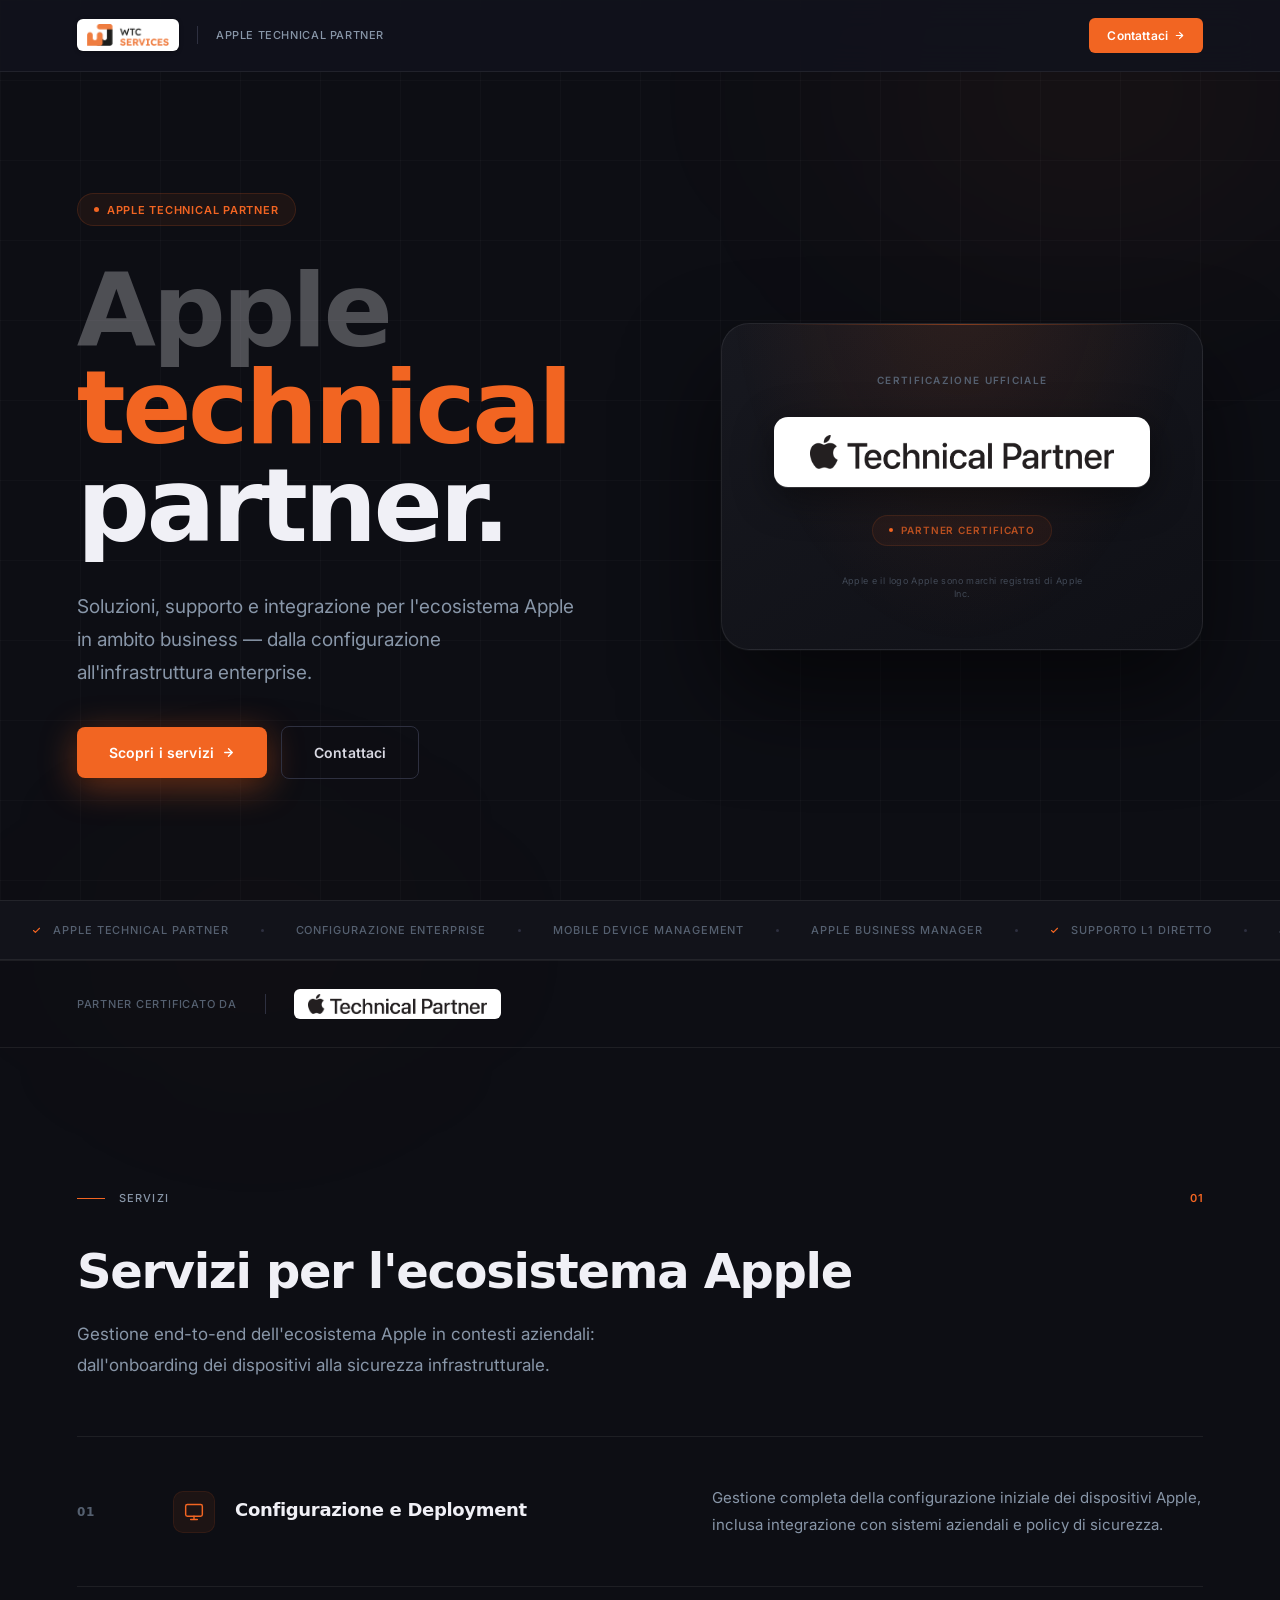
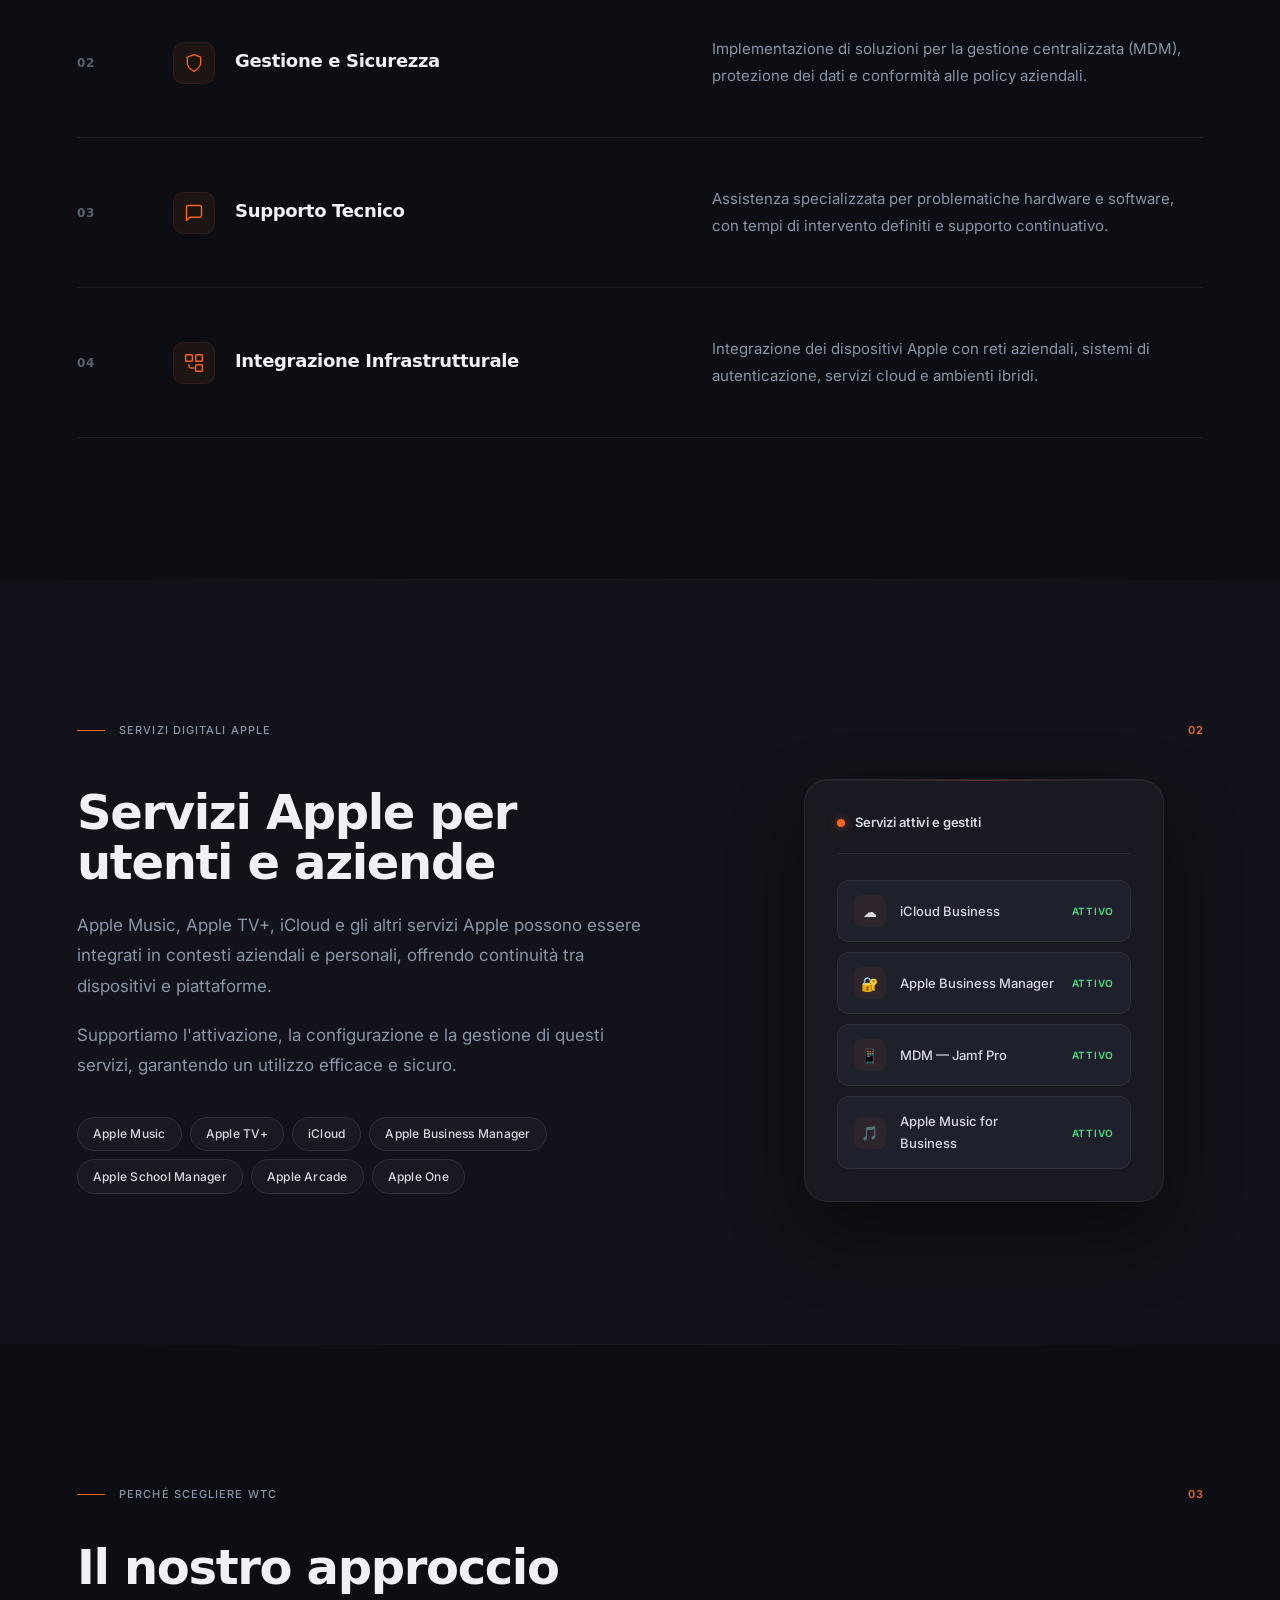
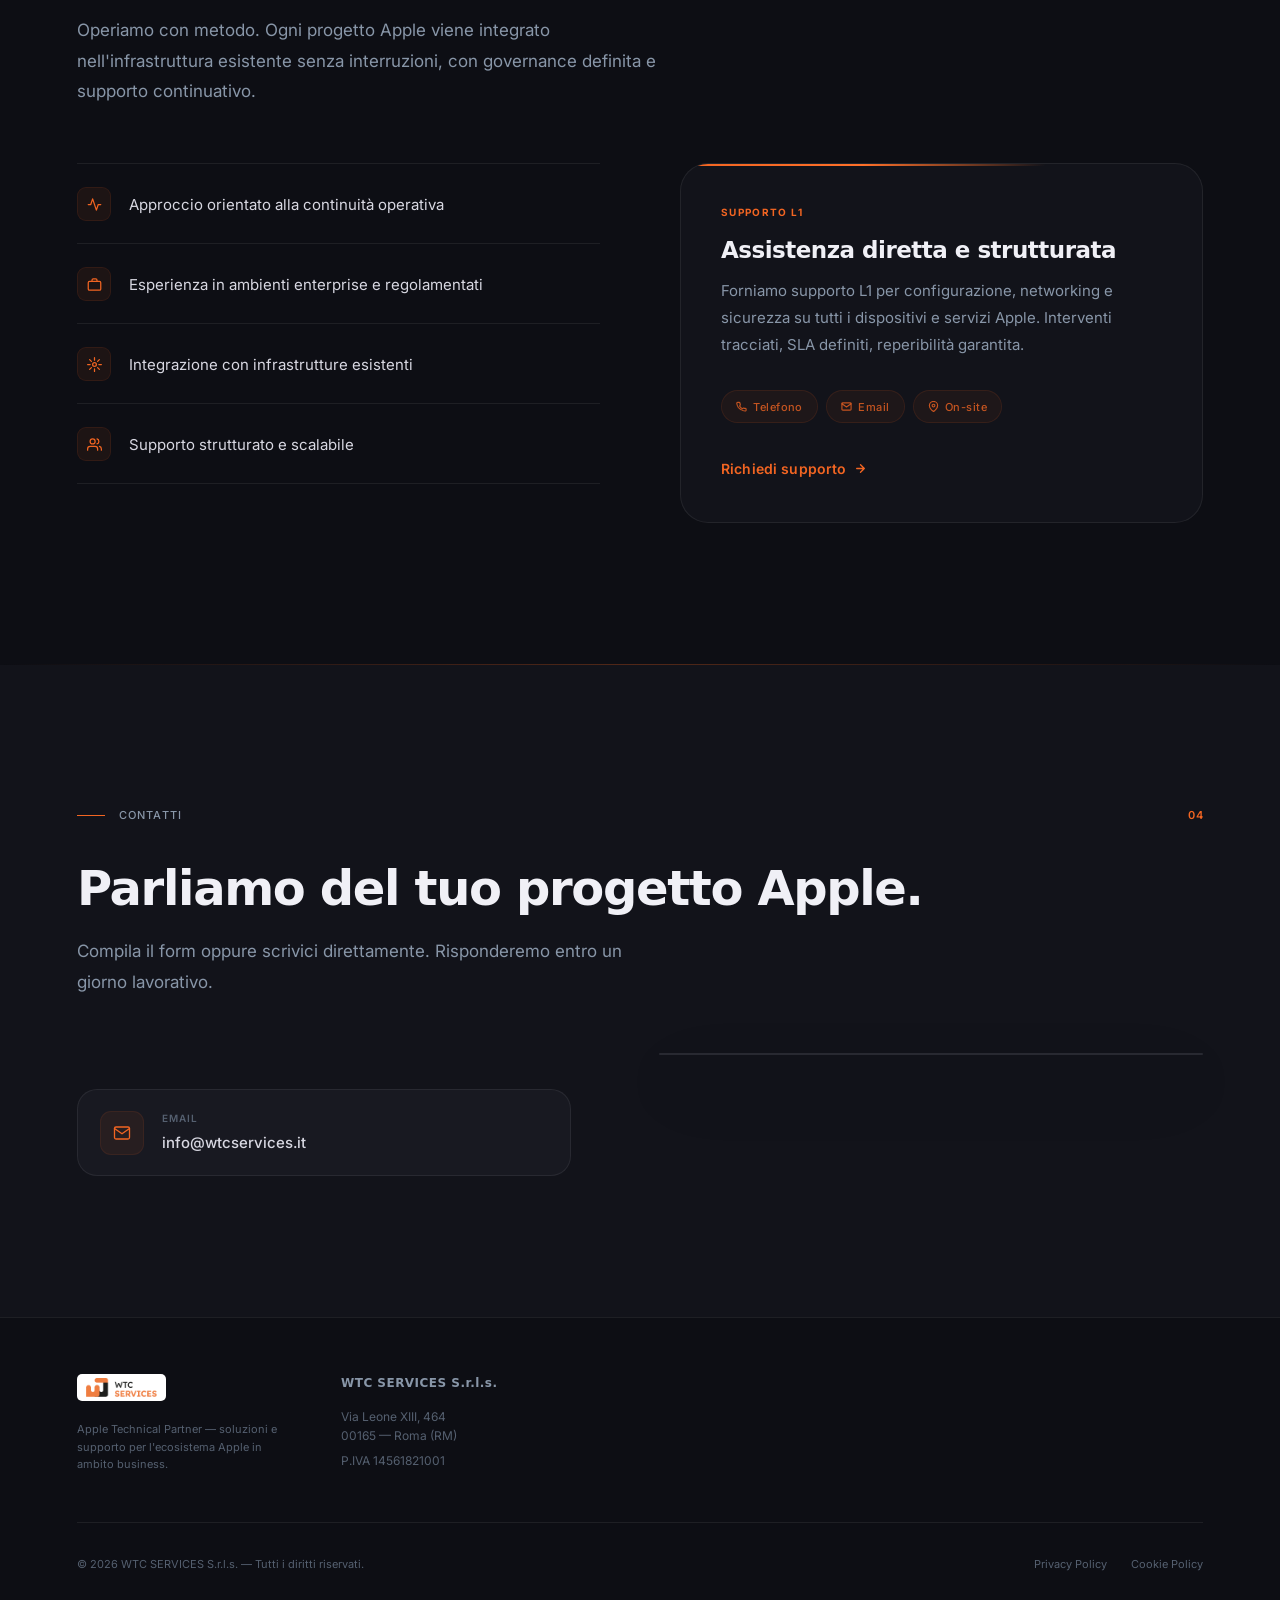
==== index.html @ a0e3a3b0 "added full codebase" ====
<!DOCTYPE html>
<html lang="it">
<head>
  <meta charset="UTF-8">
  <meta name="viewport" content="width=device-width, initial-scale=1.0">
  <title>Apple Technical Partner — WTC Services</title>
  <meta name="description" content="Soluzioni, supporto e integrazione per l'ecosistema Apple in ambito business. WTC Services è Apple Technical Partner certificato.">
  <meta name="theme-color" content="#09090E">
  <meta name="color-scheme" content="dark">

  <meta property="og:title" content="Apple Technical Partner — WTC Services">
  <meta property="og:description" content="Soluzioni, supporto e integrazione per l'ecosistema Apple in ambito business.">
  <meta property="og:type" content="website">

  <link rel="icon" href="assets/favicon.ico" sizes="any">
  <link rel="icon" href="assets/favicon.svg" type="image/svg+xml">

  <!-- Fonts -->
  <link rel="preconnect" href="https://api.fontshare.com">
  <link rel="preconnect" href="https://fonts.googleapis.com">
  <link rel="preconnect" href="https://fonts.gstatic.com" crossorigin>
  <link rel="stylesheet" href="https://api.fontshare.com/v2/css?f[]=clash-display@600,700&display=swap">
  <link rel="stylesheet" href="https://fonts.googleapis.com/css2?family=Inter:wght@300;400;500;600;700&display=swap">

  <link rel="stylesheet" href="css/styles.css">
</head>
<body>

  <div class="bg-grid" aria-hidden="true"></div>
  <div class="ambient-orb ambient-orb--top" aria-hidden="true"></div>
  <div class="ambient-orb ambient-orb--bottom" aria-hidden="true"></div>

  <div class="page-shell">

    <!-- ── Navbar ─────────────────────────────────────────────────── -->
    <header class="navbar" role="banner">
      <div class="navbar-inner">
        <a href="index.html" class="navbar-logo-wrap" aria-label="WTC Services — Homepage">
          <img src="assets/wtc-logo.png" alt="WTC Services" class="navbar-logo">
        </a>
        <div class="navbar-divider" aria-hidden="true"></div>
        <span class="navbar-label">Apple Technical Partner</span>
        <div class="navbar-spacer"></div>
        <a href="#contact" class="navbar-cta">
          Contattaci
          <svg width="11" height="11" viewBox="0 0 24 24" fill="none" stroke="currentColor" stroke-width="2.5" stroke-linecap="round" stroke-linejoin="round" aria-hidden="true"><path d="M5 12h14M12 5l7 7-7 7"/></svg>
        </a>
      </div>
    </header>

    <!-- ── Hero ───────────────────────────────────────────────────── -->
    <section class="hero" aria-labelledby="hero-title">
      <div class="hero-inner">

        <div class="hero-content">
          <div class="hero-eyebrow" role="text">
            <span class="hero-eyebrow-dot" aria-hidden="true"></span>
            Apple Technical Partner
          </div>

          <h1 class="hero-title hero-headline" id="hero-title">
            <span class="hero-title-dim">Apple</span><br>
            <span class="hero-title-accent">technical</span><br>
            partner.
          </h1>

          <p class="hero-subtitle">
            Soluzioni, supporto e integrazione per l'ecosistema Apple in ambito business — dalla configurazione all'infrastruttura enterprise.
          </p>

          <div class="hero-actions">
            <a href="#services" class="btn btn-primary">
              Scopri i servizi
              <svg width="13" height="13" viewBox="0 0 24 24" fill="none" stroke="currentColor" stroke-width="2.5" stroke-linecap="round" stroke-linejoin="round" aria-hidden="true"><path d="M5 12h14M12 5l7 7-7 7"/></svg>
            </a>
            <a href="#contact" class="btn btn-outline">Contattaci</a>
          </div>
        </div>

        <div class="hero-badge-col">
          <div class="apple-cert-card">
            <span class="apple-cert-label">Certificazione ufficiale</span>
            <div class="apple-logo-wrap">
              <img src="assets/apple-partner-logo.png" alt="Apple Technical Partner" height="34">
            </div>
            <div class="apple-cert-badge">
              <span class="apple-cert-badge-dot" aria-hidden="true"></span>
              Partner certificato
            </div>
            <p class="apple-attribution">Apple e il logo Apple sono marchi registrati di Apple Inc.</p>
          </div>
        </div>

      </div>
    </section>

    <!-- ── Marquee Strip ─────────────────────────────────────────── -->
    <div class="marquee-section" aria-hidden="true">
      <div class="marquee-track">
        <div class="marquee-content">
          <span class="marquee-item"><svg width="9" height="9" viewBox="0 0 24 24" fill="none" stroke="currentColor" stroke-width="3" stroke-linecap="round" stroke-linejoin="round"><polyline points="20 6 9 17 4 12"/></svg>Apple Technical Partner</span><span class="marquee-sep"></span>
          <span class="marquee-item">Configurazione Enterprise</span><span class="marquee-sep"></span>
          <span class="marquee-item">Mobile Device Management</span><span class="marquee-sep"></span>
          <span class="marquee-item">Apple Business Manager</span><span class="marquee-sep"></span>
          <span class="marquee-item"><svg width="9" height="9" viewBox="0 0 24 24" fill="none" stroke="currentColor" stroke-width="3" stroke-linecap="round" stroke-linejoin="round"><polyline points="20 6 9 17 4 12"/></svg>Supporto L1 Diretto</span><span class="marquee-sep"></span>
          <span class="marquee-item">Jamf Pro</span><span class="marquee-sep"></span>
          <span class="marquee-item">iCloud Business</span><span class="marquee-sep"></span>
          <span class="marquee-item">Apple School Manager</span><span class="marquee-sep"></span>
          <span class="marquee-item"><svg width="9" height="9" viewBox="0 0 24 24" fill="none" stroke="currentColor" stroke-width="3" stroke-linecap="round" stroke-linejoin="round"><polyline points="20 6 9 17 4 12"/></svg>Sicurezza e Compliance</span><span class="marquee-sep"></span>
          <span class="marquee-item">WTC Services</span><span class="marquee-sep"></span>
          <span class="marquee-item">Integrazione Infrastrutturale</span><span class="marquee-sep"></span>
          <span class="marquee-item"><svg width="9" height="9" viewBox="0 0 24 24" fill="none" stroke="currentColor" stroke-width="3" stroke-linecap="round" stroke-linejoin="round"><polyline points="20 6 9 17 4 12"/></svg>Apple Technical Partner</span><span class="marquee-sep"></span>
        </div>
        <div class="marquee-content" aria-hidden="true">
          <span class="marquee-item"><svg width="9" height="9" viewBox="0 0 24 24" fill="none" stroke="currentColor" stroke-width="3" stroke-linecap="round" stroke-linejoin="round"><polyline points="20 6 9 17 4 12"/></svg>Apple Technical Partner</span><span class="marquee-sep"></span>
          <span class="marquee-item">Configurazione Enterprise</span><span class="marquee-sep"></span>
          <span class="marquee-item">Mobile Device Management</span><span class="marquee-sep"></span>
          <span class="marquee-item">Apple Business Manager</span><span class="marquee-sep"></span>
          <span class="marquee-item"><svg width="9" height="9" viewBox="0 0 24 24" fill="none" stroke="currentColor" stroke-width="3" stroke-linecap="round" stroke-linejoin="round"><polyline points="20 6 9 17 4 12"/></svg>Supporto L1 Diretto</span><span class="marquee-sep"></span>
          <span class="marquee-item">Jamf Pro</span><span class="marquee-sep"></span>
          <span class="marquee-item">iCloud Business</span><span class="marquee-sep"></span>
          <span class="marquee-item">Apple School Manager</span><span class="marquee-sep"></span>
          <span class="marquee-item"><svg width="9" height="9" viewBox="0 0 24 24" fill="none" stroke="currentColor" stroke-width="3" stroke-linecap="round" stroke-linejoin="round"><polyline points="20 6 9 17 4 12"/></svg>Sicurezza e Compliance</span><span class="marquee-sep"></span>
          <span class="marquee-item">WTC Services</span><span class="marquee-sep"></span>
          <span class="marquee-item">Integrazione Infrastrutturale</span><span class="marquee-sep"></span>
          <span class="marquee-item"><svg width="9" height="9" viewBox="0 0 24 24" fill="none" stroke="currentColor" stroke-width="3" stroke-linecap="round" stroke-linejoin="round"><polyline points="20 6 9 17 4 12"/></svg>Apple Technical Partner</span><span class="marquee-sep"></span>
        </div>
      </div>
    </div>

    <!-- ── Partner Strip ──────────────────────────────────────────── -->
    <div class="partner-strip anim-fade-in" aria-label="Certificazione Apple">
      <div class="partner-strip-inner">
        <span class="partner-strip-text">Partner certificato da</span>
        <div class="partner-strip-divider" aria-hidden="true"></div>
        <div class="partner-strip-logo">
          <img src="assets/apple-partner-logo.png" alt="Apple Technical Partner" height="20">
        </div>
      </div>
    </div>

    <!-- ── Servizi ────────────────────────────────────────────────── -->
    <section class="section" id="services" aria-labelledby="services-title">
      <div class="section-inner">

        <div class="eyebrow anim-fade-up" aria-hidden="true">
          <span class="eyebrow-line"></span>
          <span class="eyebrow-text">Servizi</span>
          <span class="eyebrow-num">01</span>
        </div>

        <h2 class="section-heading anim-fade-up anim-d1" id="services-title">
          Servizi per l'ecosistema Apple
        </h2>
        <p class="section-body anim-fade-up anim-d2">
          Gestione end-to-end dell'ecosistema Apple in contesti aziendali: dall'onboarding dei dispositivi alla sicurezza infrastrutturale.
        </p>

        <div class="services-list" role="list">

          <div class="service-item anim-fade-up anim-d1" role="listitem">
            <span class="service-item-num" aria-hidden="true">01</span>
            <div class="service-item-header">
              <div class="service-item-icon" aria-hidden="true">
                <svg width="20" height="20" viewBox="0 0 24 24" fill="none" stroke="currentColor" stroke-width="1.75" stroke-linecap="round" stroke-linejoin="round"><rect x="2" y="3" width="20" height="14" rx="2"/><path d="M8 21h8M12 17v4"/></svg>
              </div>
              <h3 class="service-item-title">Configurazione e Deployment</h3>
            </div>
            <p class="service-item-desc">
              Gestione completa della configurazione iniziale dei dispositivi Apple, inclusa integrazione con sistemi aziendali e policy di sicurezza.
            </p>
          </div>

          <div class="service-item anim-fade-up anim-d2" role="listitem">
            <span class="service-item-num" aria-hidden="true">02</span>
            <div class="service-item-header">
              <div class="service-item-icon" aria-hidden="true">
                <svg width="20" height="20" viewBox="0 0 24 24" fill="none" stroke="currentColor" stroke-width="1.75" stroke-linecap="round" stroke-linejoin="round"><path d="M12 22s8-4 8-10V5l-8-3-8 3v7c0 6 8 10 8 10z"/></svg>
              </div>
              <h3 class="service-item-title">Gestione e Sicurezza</h3>
            </div>
            <p class="service-item-desc">
              Implementazione di soluzioni per la gestione centralizzata (MDM), protezione dei dati e conformità alle policy aziendali.
            </p>
          </div>

          <div class="service-item anim-fade-up anim-d3" role="listitem">
            <span class="service-item-num" aria-hidden="true">03</span>
            <div class="service-item-header">
              <div class="service-item-icon" aria-hidden="true">
                <svg width="20" height="20" viewBox="0 0 24 24" fill="none" stroke="currentColor" stroke-width="1.75" stroke-linecap="round" stroke-linejoin="round"><path d="M21 15a2 2 0 0 1-2 2H7l-4 4V5a2 2 0 0 1 2-2h14a2 2 0 0 1 2 2z"/></svg>
              </div>
              <h3 class="service-item-title">Supporto Tecnico</h3>
            </div>
            <p class="service-item-desc">
              Assistenza specializzata per problematiche hardware e software, con tempi di intervento definiti e supporto continuativo.
            </p>
          </div>

          <div class="service-item anim-fade-up anim-d4" role="listitem">
            <span class="service-item-num" aria-hidden="true">04</span>
            <div class="service-item-header">
              <div class="service-item-icon" aria-hidden="true">
                <svg width="20" height="20" viewBox="0 0 24 24" fill="none" stroke="currentColor" stroke-width="1.75" stroke-linecap="round" stroke-linejoin="round"><rect x="2" y="2" width="8" height="8" rx="1"/><rect x="14" y="2" width="8" height="8" rx="1"/><rect x="14" y="14" width="8" height="8" rx="1"/><path d="M6 14v2a2 2 0 0 0 2 2h4"/></svg>
              </div>
              <h3 class="service-item-title">Integrazione Infrastrutturale</h3>
            </div>
            <p class="service-item-desc">
              Integrazione dei dispositivi Apple con reti aziendali, sistemi di autenticazione, servizi cloud e ambienti ibridi.
            </p>
          </div>

        </div>
      </div>
    </section>

    <hr class="rule">

    <!-- ── Servizi Digitali Apple ──────────────────────────────────── -->
    <section class="section digital-section" id="digital" aria-labelledby="digital-title">
      <div class="section-inner">

        <div class="eyebrow anim-fade-up" aria-hidden="true">
          <span class="eyebrow-line"></span>
          <span class="eyebrow-text">Servizi Digitali Apple</span>
          <span class="eyebrow-num">02</span>
        </div>

        <div class="digital-layout">
          <div class="anim-fade-left">
            <h2 class="section-heading" id="digital-title">
              Servizi Apple per utenti e aziende
            </h2>
            <p class="section-body">
              Apple Music, Apple TV+, iCloud e gli altri servizi Apple possono essere integrati in contesti aziendali e personali, offrendo continuità tra dispositivi e piattaforme.
            </p>
            <p class="section-body">
              Supportiamo l'attivazione, la configurazione e la gestione di questi servizi, garantendo un utilizzo efficace e sicuro.
            </p>

            <div class="digital-pills" role="list" aria-label="Servizi Apple supportati">
              <span class="dpill" role="listitem">Apple Music</span>
              <span class="dpill" role="listitem">Apple TV+</span>
              <span class="dpill" role="listitem">iCloud</span>
              <span class="dpill" role="listitem">Apple Business Manager</span>
              <span class="dpill" role="listitem">Apple School Manager</span>
              <span class="dpill" role="listitem">Apple Arcade</span>
              <span class="dpill" role="listitem">Apple One</span>
            </div>
          </div>

          <div class="devices-visual anim-fade-right anim-d2">
            <div class="devices-card">
              <div class="devices-card-header">
                <div class="devices-card-dot" aria-hidden="true"></div>
                <span class="devices-card-title">Servizi attivi e gestiti</span>
              </div>
              <div class="devices-list" role="list">
                <div class="device-row" role="listitem">
                  <div class="device-row-icon" aria-hidden="true">☁️</div>
                  <span>iCloud Business</span>
                  <span class="device-row-status">Attivo</span>
                </div>
                <div class="device-row" role="listitem">
                  <div class="device-row-icon" aria-hidden="true">🔐</div>
                  <span>Apple Business Manager</span>
                  <span class="device-row-status">Attivo</span>
                </div>
                <div class="device-row" role="listitem">
                  <div class="device-row-icon" aria-hidden="true">📱</div>
                  <span>MDM — Jamf Pro</span>
                  <span class="device-row-status">Attivo</span>
                </div>
                <div class="device-row" role="listitem">
                  <div class="device-row-icon" aria-hidden="true">🎵</div>
                  <span>Apple Music for Business</span>
                  <span class="device-row-status">Attivo</span>
                </div>
              </div>
            </div>
          </div>
        </div>

      </div>
    </section>

    <hr class="rule">

    <!-- ── Perché WTC ─────────────────────────────────────────────── -->
    <section class="section" id="why" aria-labelledby="why-title">
      <div class="section-inner">

        <div class="eyebrow anim-fade-up" aria-hidden="true">
          <span class="eyebrow-line"></span>
          <span class="eyebrow-text">Perché scegliere WTC</span>
          <span class="eyebrow-num">03</span>
        </div>

        <h2 class="section-heading anim-fade-up anim-d1" id="why-title">Il nostro approccio</h2>
        <p class="section-body anim-fade-up anim-d2">
          Operiamo con metodo. Ogni progetto Apple viene integrato nell'infrastruttura esistente senza interruzioni, con governance definita e supporto continuativo.
        </p>

        <div class="why-layout">

          <ul class="benefits-list anim-fade-left" aria-label="Vantaggi del nostro approccio">
            <li class="benefit-item">
              <div class="benefit-icon" aria-hidden="true">
                <svg width="15" height="15" viewBox="0 0 24 24" fill="none" stroke="currentColor" stroke-width="2" stroke-linecap="round" stroke-linejoin="round"><path d="M22 12h-4l-3 9L9 3l-3 9H2"/></svg>
              </div>
              <span class="benefit-text">Approccio orientato alla continuità operativa</span>
            </li>
            <li class="benefit-item">
              <div class="benefit-icon" aria-hidden="true">
                <svg width="15" height="15" viewBox="0 0 24 24" fill="none" stroke="currentColor" stroke-width="2" stroke-linecap="round" stroke-linejoin="round"><rect x="2" y="7" width="20" height="14" rx="2"/><path d="M16 7V5a2 2 0 0 0-2-2h-4a2 2 0 0 0-2 2v2"/></svg>
              </div>
              <span class="benefit-text">Esperienza in ambienti enterprise e regolamentati</span>
            </li>
            <li class="benefit-item">
              <div class="benefit-icon" aria-hidden="true">
                <svg width="15" height="15" viewBox="0 0 24 24" fill="none" stroke="currentColor" stroke-width="2" stroke-linecap="round" stroke-linejoin="round"><circle cx="12" cy="12" r="3"/><path d="M12 1v4M12 19v4M4.22 4.22l2.83 2.83M16.95 16.95l2.83 2.83M1 12h4M19 12h4M4.22 19.78l2.83-2.83M16.95 7.05l2.83-2.83"/></svg>
              </div>
              <span class="benefit-text">Integrazione con infrastrutture esistenti</span>
            </li>
            <li class="benefit-item">
              <div class="benefit-icon" aria-hidden="true">
                <svg width="15" height="15" viewBox="0 0 24 24" fill="none" stroke="currentColor" stroke-width="2" stroke-linecap="round" stroke-linejoin="round"><path d="M17 21v-2a4 4 0 0 0-4-4H5a4 4 0 0 0-4 4v2"/><circle cx="9" cy="7" r="4"/><path d="M23 21v-2a4 4 0 0 0-3-3.87M16 3.13a4 4 0 0 1 0 7.75"/></svg>
              </div>
              <span class="benefit-text">Supporto strutturato e scalabile</span>
            </li>
          </ul>

          <div class="l1-card anim-fade-right anim-d2" aria-labelledby="l1-title">
            <div class="l1-eyebrow">Supporto L1</div>
            <h3 class="l1-title" id="l1-title">Assistenza diretta e strutturata</h3>
            <p class="l1-desc">
              Forniamo supporto L1 per configurazione, networking e sicurezza su tutti i dispositivi e servizi Apple. Interventi tracciati, SLA definiti, reperibilità garantita.
            </p>
            <div class="l1-channels" role="list" aria-label="Canali di supporto">
              <span class="l1-ch" role="listitem">
                <svg width="11" height="11" viewBox="0 0 24 24" fill="none" stroke="currentColor" stroke-width="2.5" stroke-linecap="round" stroke-linejoin="round" aria-hidden="true"><path d="M22 16.92v3a2 2 0 0 1-2.18 2 19.79 19.79 0 0 1-8.63-3.07A19.5 19.5 0 0 1 4.69 13.6 19.79 19.79 0 0 1 1.61 5a2 2 0 0 1 1.99-2h3a2 2 0 0 1 2 1.72 12.84 12.84 0 0 0 .7 2.81 2 2 0 0 1-.45 2.11L7.91 10.91a16 16 0 0 0 6.06 6.06l.95-.95a2 2 0 0 1 2.11-.45 12.84 12.84 0 0 0 2.81.7A2 2 0 0 1 22 16.92z"/></svg>
                Telefono
              </span>
              <span class="l1-ch" role="listitem">
                <svg width="11" height="11" viewBox="0 0 24 24" fill="none" stroke="currentColor" stroke-width="2.5" stroke-linecap="round" stroke-linejoin="round" aria-hidden="true"><path d="M4 4h16c1.1 0 2 .9 2 2v12c0 1.1-.9 2-2 2H4c-1.1 0-2-.9-2-2V6c0-1.1.9-2 2-2z"/><polyline points="22,6 12,13 2,6"/></svg>
                Email
              </span>
              <span class="l1-ch" role="listitem">
                <svg width="11" height="11" viewBox="0 0 24 24" fill="none" stroke="currentColor" stroke-width="2.5" stroke-linecap="round" stroke-linejoin="round" aria-hidden="true"><path d="M21 10c0 7-9 13-9 13s-9-6-9-13a9 9 0 0 1 18 0z"/><circle cx="12" cy="10" r="3"/></svg>
                On-site
              </span>
            </div>
            <a href="#contact" class="l1-link">
              Richiedi supporto
              <svg width="13" height="13" viewBox="0 0 24 24" fill="none" stroke="currentColor" stroke-width="2.5" stroke-linecap="round" stroke-linejoin="round" aria-hidden="true"><path d="M5 12h14M12 5l7 7-7 7"/></svg>
            </a>
          </div>

        </div>
      </div>
    </section>

    <hr class="rule-orange">

    <!-- ── Contatti ────────────────────────────────────────────────── -->
    <section class="section contact-section" id="contact" aria-labelledby="contact-title">
      <div class="section-inner">

        <div class="eyebrow anim-fade-up" aria-hidden="true">
          <span class="eyebrow-line"></span>
          <span class="eyebrow-text">Contatti</span>
          <span class="eyebrow-num">04</span>
        </div>

        <h2 class="section-heading anim-fade-up anim-d1" id="contact-title">
          Parliamo del tuo progetto Apple.
        </h2>
        <p class="section-body anim-fade-up anim-d2">
          <span class="contact-copy--desktop">Compila il form oppure scrivici direttamente. Risponderemo entro un giorno lavorativo.</span>
          <span class="contact-copy--mobile">Scrivici direttamente. Risponderemo entro un giorno lavorativo.</span>
        </p>

        <div class="contact-layout">

          <div class="anim-fade-left">
            <div class="contact-items" role="list" aria-label="Recapiti WTC Services">
              <a href="mailto:info@wtcservices.it" class="contact-item" role="listitem">
                <div class="contact-item-icon" aria-hidden="true">
                  <svg width="18" height="18" viewBox="0 0 24 24" fill="none" stroke="currentColor" stroke-width="1.75" stroke-linecap="round" stroke-linejoin="round"><path d="M4 4h16c1.1 0 2 .9 2 2v12c0 1.1-.9 2-2 2H4c-1.1 0-2-.9-2-2V6c0-1.1.9-2 2-2z"/><polyline points="22,6 12,13 2,6"/></svg>
                </div>
                <div>
                  <div class="contact-item-label">Email</div>
                  <div class="contact-item-value">info@wtcservices.it</div>
                </div>
              </a>
            </div>
          </div>

          <div class="tally-wrap">
            <iframe data-tally-src="https://tally.so/embed/1AMqRO?alignLeft=1&hideTitle=1&dynamicHeight=1" loading="lazy" width="100%" height="0" frameborder="0" marginheight="0" marginwidth="0" title="Contattaci — WTC Services Apple Technical Partner"></iframe>
          </div>

        </div>
      </div>
    </section>

    <!-- ── Footer ──────────────────────────────────────────────────── -->
    <footer class="footer" role="contentinfo">
      <div class="footer-inner">

        <div class="footer-brand anim-fade-up">
          <a href="index.html" class="footer-logo-wrap" aria-label="WTC Services — Homepage">
            <img src="assets/wtc-logo.png" alt="WTC Services" class="footer-logo">
          </a>
          <p class="footer-tagline">Apple Technical Partner — soluzioni e supporto per l'ecosistema Apple in ambito business.</p>
        </div>

        <div class="footer-details anim-fade-up anim-d1">
          <div class="footer-company">WTC SERVICES S.r.l.s.</div>
          <p class="footer-address">
            Via Leone XIII, 464<br>
            00165 — Roma (RM)
          </p>
          <p class="footer-vat">P.IVA 14561821001</p>
        </div>

        <div class="footer-bottom">
          <p class="footer-copy">© 2026 WTC SERVICES S.r.l.s. — Tutti i diritti riservati.</p>
          <nav class="footer-links" aria-label="Link legali">
            <a href="privacy-policy.html" class="footer-link">Privacy Policy</a>
            <a href="cookie-policy.html" class="footer-link">Cookie Policy</a>
          </nav>
        </div>

      </div>
    </footer>

  </div><!-- /page-shell -->

  <!-- ── Scroll Reveal (IntersectionObserver) ──────────────────── -->
  <script>
    (function () {
      'use strict';
      var SELECTOR = '.anim-fade-up,.anim-fade-in,.anim-fade-left,.anim-fade-right';

      function reveal(entries, obs) {
        entries.forEach(function (entry) {
          if (!entry.isIntersecting) return;
          entry.target.classList.add('is-visible');
          obs.unobserve(entry.target);
        });
      }

      var io = new IntersectionObserver(reveal, {
        threshold: 0.08,
        rootMargin: '0px 0px -48px 0px'
      });

      document.querySelectorAll(SELECTOR).forEach(function (el) {
        io.observe(el);
      });
    })();
  </script>

  <!-- ── Tally embed ───────────────────────────────────────────── -->
  <script>var d=document,w="https://tally.so/widgets/embed.js",v=function(){"undefined"!=typeof Tally?Tally.loadEmbeds():d.querySelectorAll("[data-tally-src]:not([src])").forEach((function(e){var i=d.createElement("iframe");i.src=e.dataset.tallySrc,i.setAttribute("width","100%"),i.setAttribute("height","0"),i.setAttribute("frameborder","0"),i.setAttribute("marginheight","0"),i.setAttribute("marginwidth","0"),e.parentNode.replaceChild(i,e)}))};if("undefined"!=typeof Tally)v();else if(!d.querySelector('script[src="'+w+'"]')){var s=d.createElement("script");s.src=w,s.onload=v,s.onerror=v,d.body.appendChild(s)}</script>

  <!-- ── 3D Tilt — Apple cert card ─────────────────────────────── -->
  <script>
    (function () {
      var card = document.querySelector('.apple-cert-card');
      if (!card || window.matchMedia('(prefers-reduced-motion: reduce)').matches) return;
      var MAX = 9;
      var raf = null;
      var rx = 0, ry = 0;

      card.addEventListener('mousemove', function (e) {
        var rect = card.getBoundingClientRect();
        var cx = rect.left + rect.width  / 2;
        var cy = rect.top  + rect.height / 2;
        rx = ((e.clientY - cy) / (rect.height / 2)) * -MAX;
        ry = ((e.clientX - cx) / (rect.width  / 2)) *  MAX;
        if (!raf) raf = requestAnimationFrame(applyTilt);
      });

      card.addEventListener('mouseleave', function () {
        rx = 0; ry = 0;
        if (!raf) raf = requestAnimationFrame(applyTilt);
      });

      function applyTilt() {
        raf = null;
        card.style.transform =
          rx === 0 && ry === 0
            ? ''
            : 'perspective(800px) rotateX(' + rx.toFixed(2) + 'deg) rotateY(' + ry.toFixed(2) + 'deg) translateZ(6px)';
        card.style.boxShadow =
          rx === 0 && ry === 0
            ? ''
            : '0 64px 120px rgba(0,0,0,0.72), 0 1px 0 rgba(255,255,255,0.06)';
      }
    })();
  </script>

</body>
</html>
---- css/styles.css ----
/* ─── Design Tokens ──────────────────────────────────────────────── */
:root {
  --c-bg:         #0D0E14;
  --c-surface-01: #12131A;
  --c-surface-02: #181921;
  --c-surface-03: #1E202C;
  --c-border:     #2E3040;
  --c-border-dim: rgba(255,255,255,0.07);
  --c-border-med: rgba(255,255,255,0.11);
  --c-text-muted: #8896A8;
  --c-text-dim:   #556070;
  --c-white:      #F0F0F6;
  --c-ice:        #D8D8E2;
  --c-orange:     #F26522;
  --c-neon:       #FF7029;

  --radius-bento: 1.75rem;
  --radius-card:  1.25rem;

  --shadow-card:       0 1px 0 rgba(255,255,255,0.035), inset 0 0 0 1px rgba(255,255,255,0.04);
  --shadow-card-hover: 0 28px 72px rgba(0,0,0,0.65), inset 0 0 0 1px rgba(255,255,255,0.06);
  --shadow-orange-sm:  0 0 24px rgba(242,101,34,0.38);
  --shadow-orange:     0 0 60px rgba(242,101,34,0.18), 0 0 120px rgba(242,101,34,0.07);
  --shadow-hero-btn:   0 8px 36px rgba(242,101,34,0.42), 0 2px 8px rgba(0,0,0,0.45);

  --section-px: clamp(1.5rem, 6vw, 7rem);
  --section-py: clamp(6rem, 11vw, 10rem);
}

/* ─── Reset ──────────────────────────────────────────────────────── */
*, *::before, *::after { box-sizing: border-box; margin: 0; padding: 0; }

html {
  font-size: 16px;
  scroll-behavior: smooth;
  -webkit-font-smoothing: antialiased;
  -moz-osx-font-smoothing: grayscale;
  text-rendering: optimizeLegibility;
  overflow-x: clip; /* clip non crea scroll container — evita il bug iOS Safari che hidden causa sugli iframe */
}

body {
  background-color: var(--c-bg);
  color: var(--c-white);
  font-family: 'Inter', system-ui, -apple-system, sans-serif;
  font-weight: 400;
  line-height: 1.65;
  min-height: 100dvh;
  overflow-x: clip;
}

h1, h2, h3, h4, h5, h6 {
  font-family: 'Clash Display', system-ui, sans-serif;
  font-weight: 600;
  line-height: 1.04;
  letter-spacing: -0.025em;
  overflow-wrap: break-word; /* prevent long words from pushing beyond container */
}

img, video { display: block; max-width: 100%; }
button { cursor: pointer; border: none; background: none; font-family: inherit; }
p { line-height: 1.78; }
a { color: inherit; text-decoration: none; }

::selection { background: rgba(242,101,34,0.22); color: #fff; }
:focus-visible { outline: 2px solid var(--c-orange); outline-offset: 3px; border-radius: 2px; }

.sr-only {
  position: absolute; width: 1px; height: 1px; padding: 0;
  margin: -1px; overflow: hidden; clip: rect(0,0,0,0); white-space: nowrap; border: 0;
}

/* ─── Scrollbar ──────────────────────────────────────────────────── */
::-webkit-scrollbar { width: 3px; }
::-webkit-scrollbar-track { background: transparent; }
::-webkit-scrollbar-thumb { background: #1d1e28; border-radius: 2px; }
::-webkit-scrollbar-thumb:hover { background: var(--c-border); }

/* ─── Background ─────────────────────────────────────────────────── */
.bg-grid {
  position: fixed;
  inset: 0;
  background-image:
    linear-gradient(rgba(255,255,255,0.025) 1px, transparent 1px),
    linear-gradient(90deg, rgba(255,255,255,0.025) 1px, transparent 1px);
  background-size: 80px 80px;
  pointer-events: none;
  z-index: 0;
}

.ambient-orb {
  position: fixed;
  border-radius: 50%;
  filter: blur(100px);
  pointer-events: none;
  z-index: 0;
}

.ambient-orb--top {
  top: -20%;
  right: -15%;
  width: 60vw;
  height: 60vh;
  background: radial-gradient(ellipse at center, rgba(242,101,34,0.065) 0%, transparent 65%);
  animation: drift-top 55s ease-in-out infinite;
}

.ambient-orb--bottom {
  bottom: -30%;
  left: -5%;
  width: 50vw;
  height: 50vh;
  background: radial-gradient(ellipse at center, rgba(242,101,34,0.025) 0%, transparent 65%);
  animation: drift-bottom 72s ease-in-out infinite;
}

@keyframes drift-top {
  0%, 100% { transform: translate(0, 0) scale(1); }
  33%       { transform: translate(-4%, 3%) scale(1.04); }
  66%       { transform: translate(3%, -2%) scale(0.97); }
}
@keyframes drift-bottom {
  0%, 100% { transform: translate(0, 0) scale(1); }
  40%       { transform: translate(5%, -4%) scale(1.06); }
  75%       { transform: translate(-3%, 2%) scale(0.95); }
}

/* ─── Page Shell ─────────────────────────────────────────────────── */
.page-shell { position: relative; z-index: 1; }

/* ─── Navbar ─────────────────────────────────────────────────────── */
.navbar {
  position: fixed;
  top: 0; left: 0; right: 0;
  z-index: 100;
  height: 72px;
  display: flex;
  align-items: center;
  padding: 0 var(--section-px);
  background: rgba(18,19,28,0.94);
  backdrop-filter: blur(20px) saturate(1.3);
  -webkit-backdrop-filter: blur(20px) saturate(1.3);
  border-bottom: 1px solid var(--c-border-dim);
}

.navbar-inner {
  display: flex;
  align-items: center;
  width: 100%;
  max-width: 1280px;
  margin: 0 auto;
}

/* White pill behind the logo for contrast — logo is black+orange on transparent */
.navbar-logo-wrap {
  background: #FFFFFF;
  border-radius: 6px;
  padding: 5px 10px;
  display: flex;
  align-items: center;
  flex-shrink: 0;
  box-shadow: 0 1px 4px rgba(0,0,0,0.3);
}

.navbar-logo { height: 22px; width: auto; max-width: none; display: block; }

.navbar-divider {
  width: 1px;
  height: 18px;
  background: var(--c-border);
  margin: 0 1.125rem;
  flex-shrink: 0;
}

.navbar-label {
  font-size: 0.6875rem;
  font-weight: 500;
  color: var(--c-text-muted);
  letter-spacing: 0.055em;
  text-transform: uppercase;
  overflow: hidden;
  text-overflow: ellipsis;
  white-space: nowrap;
  min-width: 0; /* allow shrinking in flex container */
}

.navbar-spacer { flex: 1; }

.navbar-cta {
  display: none;
  align-items: center;
  gap: 0.375rem;
  padding: 0.5rem 1.125rem;
  background: var(--c-orange);
  color: #fff;
  border-radius: 0.375rem;
  font-size: 0.75rem;
  font-weight: 600;
  letter-spacing: 0.015em;
  transition: background 0.15s, box-shadow 0.2s, transform 0.1s;
}
.navbar-cta:hover {
  background: var(--c-neon);
  box-shadow: var(--shadow-orange-sm);
  transform: translateY(-1px);
}
.navbar-cta:active { transform: scale(0.97); }
@media (min-width: 640px) { .navbar-cta { display: inline-flex; } }

/* ─── Shared ─────────────────────────────────────────────────────── */
.section {
  padding: var(--section-py) var(--section-px);
}
.section-inner {
  max-width: 1280px;
  margin: 0 auto;
  width: 100%; /* ensure it never tries to be wider than its parent */
  min-width: 0;
}

.eyebrow {
  display: flex;
  align-items: center;
  gap: 0.875rem;
  margin-bottom: 2.5rem;
}
.eyebrow-line {
  display: block;
  width: 28px;
  height: 1px;
  background: var(--c-orange);
  flex-shrink: 0;
}
.eyebrow-text {
  font-size: 0.6875rem;
  font-weight: 500;
  color: var(--c-text-muted);
  letter-spacing: 0.1em;
  text-transform: uppercase;
}
.eyebrow-num {
  font-size: 0.6875rem;
  font-weight: 600;
  color: var(--c-orange);
  letter-spacing: 0.06em;
  margin-left: auto;
}

.section-heading {
  font-size: clamp(2rem, 3.75vw, 3.125rem);
  letter-spacing: -0.028em;
  line-height: 1.04;
  margin-bottom: 1.375rem;
}

.section-body {
  font-size: 1.0625rem;
  color: var(--c-text-muted);
  max-width: min(580px, 100%); /* never exceeds container width */
  line-height: 1.8;
  margin-bottom: 1.125rem;
  overflow-wrap: break-word;
}

/* ─── Dividers ───────────────────────────────────────────────────── */
.rule     { height: 1px; border: none; background: linear-gradient(90deg, transparent, rgba(255,255,255,0.06), transparent); }
.rule-orange { height: 1px; border: none; background: linear-gradient(90deg, transparent, rgba(242,101,34,0.3), transparent); }

/* ─── Buttons ────────────────────────────────────────────────────── */
.btn {
  display: inline-flex;
  align-items: center;
  justify-content: center;
  gap: 0.5rem;
  padding: 0.875rem 2rem;
  min-height: 50px;
  border-radius: 0.5rem;
  font-family: 'Inter', system-ui, sans-serif;
  font-weight: 600;
  font-size: 0.875rem;
  letter-spacing: 0.01em;
  cursor: pointer;
  white-space: nowrap;
  border: none;
  text-decoration: none;
  -webkit-tap-highlight-color: transparent;
  user-select: none;
  transition: background 0.15s, box-shadow 0.2s, transform 0.1s, border-color 0.15s, color 0.15s;
}
.btn:active { transform: scale(0.97); }

.btn-primary {
  background: var(--c-orange);
  color: #fff;
  box-shadow: var(--shadow-hero-btn);
  animation: btn-breathe 3.5s ease-in-out infinite;
}
@keyframes btn-breathe {
  0%, 100% { box-shadow: var(--shadow-hero-btn); }
  50%       { box-shadow: 0 14px 44px rgba(242,101,34,0.52), 0 2px 8px rgba(0,0,0,0.45); }
}
.btn-primary:hover {
  background: var(--c-neon);
  transform: translateY(-1px);
  box-shadow: 0 14px 48px rgba(242,101,34,0.5), 0 2px 12px rgba(0,0,0,0.5);
}

.btn-outline {
  background: transparent;
  color: var(--c-ice);
  border: 1px solid var(--c-border);
}
.btn-outline:hover {
  border-color: rgba(255,255,255,0.14);
  background: rgba(255,255,255,0.04);
  color: var(--c-white);
}

/* ─── Hero ───────────────────────────────────────────────────────── */
.hero {
  min-height: 100svh;
  display: flex;
  align-items: center;
  padding-top: calc(72px + clamp(3.5rem, 7vw, 6rem));
  padding-bottom: clamp(3.5rem, 7vw, 6rem);
  padding-left: var(--section-px);
  padding-right: var(--section-px);
}

.hero-inner {
  max-width: 1280px;
  margin: 0 auto;
  width: 100%;
  min-width: 0;
  display: grid;
  grid-template-columns: 1fr;
  gap: 4rem;
  align-items: center;
}

@media (min-width: 900px) {
  .hero-inner {
    grid-template-columns: 1fr auto;
    gap: 6rem;
  }
}

.hero-content { display: flex; flex-direction: column; gap: 2.25rem; min-width: 0; }
.hero-badge-col { min-width: 0; }

.hero-eyebrow {
  display: inline-flex;
  align-items: center;
  gap: 0.5rem;
  padding: 0.4rem 1rem;
  background: rgba(242,101,34,0.07);
  border: 1px solid rgba(242,101,34,0.16);
  border-radius: 100px;
  font-size: 0.6875rem;
  font-weight: 600;
  color: var(--c-orange);
  letter-spacing: 0.07em;
  text-transform: uppercase;
  width: fit-content;
  animation: fade-up 0.65s cubic-bezier(0.16,1,0.3,1) both;
}

.hero-eyebrow-dot {
  width: 5px;
  height: 5px;
  border-radius: 50%;
  background: var(--c-orange);
  flex-shrink: 0;
  animation: pulse-dot 2.5s ease-in-out infinite;
}
@keyframes pulse-dot { 0%,100%{opacity:1} 50%{opacity:0.3} }

.hero-headline { animation: fade-up 0.65s 0.07s cubic-bezier(0.16,1,0.3,1) both; }

.hero-title {
  font-size: clamp(3.25rem, 8vw, 7rem);
  letter-spacing: -0.035em;
  line-height: 0.95;
}

.hero-title-dim { color: rgba(248,248,252,0.28); }

.hero-title-accent { color: var(--c-orange); }

.hero-subtitle {
  font-size: clamp(1.0625rem, 1.5vw, 1.1875rem);
  color: var(--c-text-muted);
  max-width: min(500px, 100%);
  line-height: 1.75;
  overflow-wrap: break-word;
  animation: fade-up 0.65s 0.14s cubic-bezier(0.16,1,0.3,1) both;
}

.hero-actions {
  display: flex;
  align-items: center;
  gap: 0.875rem;
  flex-wrap: wrap;
  animation: fade-up 0.65s 0.21s cubic-bezier(0.16,1,0.3,1) both;
}

@keyframes fade-up {
  from { opacity: 0; transform: translateY(20px); }
  to   { opacity: 1; transform: translateY(0); }
}

/* ─── Apple Certification Card ───────────────────────────────────── */
.hero-badge-col {
  display: flex;
  justify-content: center;
  align-items: center;
  animation: fade-up 0.65s 0.28s cubic-bezier(0.16,1,0.3,1) both;
}

.apple-cert-card {
  position: relative;
  background: linear-gradient(150deg, #17181F 0%, #0F1016 100%);
  border: 1px solid rgba(255,255,255,0.08);
  border-radius: 1.75rem;
  padding: 3rem 3.25rem;
  display: flex;
  flex-direction: column;
  align-items: center;
  gap: 1.75rem;
  min-width: min(300px, 100%);
  width: 100%;
  box-shadow:
    0 48px 96px rgba(0,0,0,0.55),
    0 1px 0 rgba(255,255,255,0.05);
  transition: transform 0.15s ease-out, box-shadow 0.15s ease-out;
  will-change: transform;
  transform-style: preserve-3d;
  cursor: default;
}

.apple-cert-card::before {
  content: '';
  position: absolute;
  top: 0; left: 12%; right: 12%;
  height: 1px;
  background: linear-gradient(90deg, transparent, rgba(242,101,34,0.45), transparent);
  border-radius: 1px;
}

.apple-cert-card::after {
  content: '';
  position: absolute;
  inset: 0; /* was -50px — caused document width overflow on mobile */
  background: radial-gradient(ellipse at 50% -30%, rgba(242,101,34,0.12) 0%, transparent 70%);
  pointer-events: none;
  z-index: -1;
}

.apple-cert-label {
  font-size: 0.625rem;
  font-weight: 600;
  color: var(--c-text-dim);
  letter-spacing: 0.13em;
  text-transform: uppercase;
}

.apple-logo-wrap {
  background: #FFFFFF;
  border-radius: 0.875rem;
  padding: 1.125rem 2.25rem;
  display: inline-flex;   /* shrink to content, never wider than needed */
  align-items: center;
  justify-content: center;
  box-shadow: 0 10px 40px rgba(0,0,0,0.45), 0 1px 0 rgba(255,255,255,0.2);
  flex-shrink: 0;          /* don't compress inside flex parent */
}
.apple-logo-wrap img {
  height: 34px;
  width: auto;
  max-width: none;         /* override global img { max-width:100% } */
  display: block;
  flex-shrink: 0;
}

.apple-cert-badge {
  display: flex;
  align-items: center;
  gap: 0.5rem;
  padding: 0.4rem 1rem;
  background: rgba(242,101,34,0.06);
  border: 1px solid rgba(242,101,34,0.13);
  border-radius: 100px;
  font-size: 0.625rem;
  font-weight: 600;
  color: rgba(242,101,34,0.72);
  letter-spacing: 0.09em;
  text-transform: uppercase;
}
.apple-cert-badge-dot {
  width: 4px;
  height: 4px;
  border-radius: 50%;
  background: var(--c-orange);
  animation: pulse-dot 2s ease-in-out infinite;
  flex-shrink: 0;
}

.apple-attribution {
  font-size: 0.5625rem;
  color: var(--c-text-dim);
  letter-spacing: 0.04em;
  text-align: center;
  max-width: 260px;
  line-height: 1.5;
  opacity: 0.7;
}

/* Mobile: scale logo down to fit the card */
@media (max-width: 640px) {
  .apple-cert-card {
    padding: 2rem 1.5rem;
  }
  .apple-logo-wrap {
    width: 100%;
    padding: 0.875rem 1.25rem;
  }
  .apple-logo-wrap img {
    height: auto;     /* let height follow width */
    width: 100%;      /* fill the wrap */
    max-width: none;  /* keep override */
  }
}

/* ─── Partner Strip ──────────────────────────────────────────────── */
.partner-strip {
  padding: 1.75rem var(--section-px);
  border-top: 1px solid var(--c-border-dim);
  border-bottom: 1px solid var(--c-border-dim);
}

.partner-strip-inner {
  max-width: 1280px;
  margin: 0 auto;
  display: flex;
  align-items: center;
  gap: 1.75rem;
  flex-wrap: wrap;
}

.partner-strip-text {
  font-size: 0.6875rem;
  font-weight: 500;
  color: var(--c-text-dim);
  letter-spacing: 0.07em;
  text-transform: uppercase;
  flex-shrink: 0;
}

.partner-strip-divider {
  width: 1px;
  height: 20px;
  background: var(--c-border);
  flex-shrink: 0;
}

.partner-strip-logo {
  background: #fff;
  border-radius: 6px;
  padding: 5px 14px;
  display: flex;
  align-items: center;
}
.partner-strip-logo img { height: 20px; width: auto; max-width: none; }

/* ─── Marquee Strip ──────────────────────────────────────────────── */
.marquee-section {
  padding: 1.25rem 0;
  background: var(--c-surface-01);
  border-top: 1px solid var(--c-border-dim);
  border-bottom: 1px solid var(--c-border-dim);
  overflow: hidden;
}

.marquee-track {
  display: flex;
  white-space: nowrap;
  animation: marquee-scroll 34s linear infinite;
}

.marquee-content {
  display: inline-flex;
  align-items: center;
  flex-shrink: 0;
}

.marquee-item {
  display: inline-flex;
  align-items: center;
  gap: 0.75rem;
  padding: 0 2rem;
  font-size: 0.6875rem;
  font-weight: 500;
  color: var(--c-text-dim);
  letter-spacing: 0.085em;
  text-transform: uppercase;
  flex-shrink: 0;
}

.marquee-item svg { color: var(--c-orange); flex-shrink: 0; }

.marquee-sep {
  width: 3px;
  height: 3px;
  border-radius: 50%;
  background: var(--c-border);
  flex-shrink: 0;
}

@keyframes marquee-scroll {
  from { transform: translateX(0); }
  to   { transform: translateX(-50%); }
}

@media (prefers-reduced-motion: reduce) {
  .marquee-track { animation: none; }
}

/* ─── Services — numbered list layout ───────────────────────────── */
.services-list {
  margin-top: 3.5rem;
  border-top: 1px solid var(--c-border-dim);
}

.service-item {
  display: grid;
  grid-template-columns: 3rem 1fr;
  gap: 0 2.5rem;
  padding: 3rem 0;
  border-bottom: 1px solid var(--c-border-dim);
  align-items: start;
  position: relative;
  transition: background 0.2s;
}

.service-item::before {
  content: '';
  position: absolute;
  left: 0;
  top: 0;
  bottom: 0;
  width: 2px;
  background: var(--c-orange);
  transform: scaleY(0);
  transform-origin: center;
  transition: transform 0.28s cubic-bezier(0.16, 1, 0.3, 1);
  border-radius: 1px;
}

.service-item:hover {
  background: rgba(255,255,255,0.018);
}

.service-item:hover::before {
  transform: scaleY(1);
}

.service-item:hover .service-item-num {
  color: var(--c-orange);
}

@media (min-width: 768px) {
  .service-item {
    grid-template-columns: 3rem 1fr 1fr;
    gap: 0 3rem;
    align-items: center;
  }
}

.service-item-num {
  font-family: 'Clash Display', system-ui, sans-serif;
  font-size: 0.75rem;
  font-weight: 600;
  color: var(--c-text-dim);
  letter-spacing: 0.06em;
  padding-top: 3px;
  transition: color 0.22s cubic-bezier(0.16, 1, 0.3, 1);
}

.service-item-header {
  display: flex;
  align-items: flex-start;
  gap: 1.25rem;
  margin-bottom: 0.875rem;
}

@media (min-width: 768px) {
  .service-item-header { margin-bottom: 0; }
}

.service-item-icon {
  width: 42px;
  height: 42px;
  border-radius: 0.625rem;
  background: rgba(242,101,34,0.07);
  border: 1px solid rgba(242,101,34,0.1);
  display: flex;
  align-items: center;
  justify-content: center;
  color: var(--c-orange);
  flex-shrink: 0;
}

.service-item-title {
  font-size: 1.125rem;
  letter-spacing: -0.018em;
  line-height: 1.25;
  color: var(--c-white);
  padding-top: 8px;
}

.service-item-desc {
  font-size: 0.9375rem;
  color: var(--c-text-muted);
  line-height: 1.78;
  grid-column: 1 / -1;
  padding-left: calc(3rem + 2.5rem);
}

@media (min-width: 768px) {
  .service-item-desc {
    grid-column: auto;
    padding-left: 0;
  }
}

/* ─── Digital Services ───────────────────────────────────────────── */
.digital-section { background: var(--c-surface-01); }

.digital-layout {
  display: grid;
  grid-template-columns: 1fr;
  gap: 4.5rem;
  align-items: center;
  min-width: 0; /* prevent grid blowout */
}
@media (min-width: 900px) {
  .digital-layout { grid-template-columns: 1.15fr 0.85fr; gap: 6rem; }
}

.digital-pills {
  display: flex;
  flex-wrap: wrap;
  gap: 0.5rem;
  margin-top: 2.25rem;
}

.dpill {
  display: inline-flex;
  align-items: center;
  padding: 0.4rem 0.9375rem;
  background: rgba(255,255,255,0.03);
  border: 1px solid var(--c-border);
  border-radius: 100px;
  font-size: 0.75rem;
  font-weight: 500;
  color: var(--c-ice);
  letter-spacing: 0.02em;
  transition: border-color 0.15s, background 0.15s;
}
.dpill:hover {
  border-color: rgba(242,101,34,0.2);
  background: rgba(242,101,34,0.04);
}

/* ─── Devices card ───────────────────────────────────────────────── */
.devices-visual { display: flex; justify-content: center; }

.devices-card {
  width: 100%;
  max-width: 360px;
  background: var(--c-surface-02);
  border: 1px solid var(--c-border-dim);
  border-radius: 1.5rem;
  padding: 2rem;
  box-shadow: 0 32px 72px rgba(0,0,0,0.45), inset 0 1px 0 rgba(255,255,255,0.04);
  position: relative;
  overflow: hidden;
}
.devices-card::before {
  content: '';
  position: absolute;
  top: 0; left: 20%; right: 20%;
  height: 1px;
  background: linear-gradient(90deg, transparent, rgba(242,101,34,0.28), transparent);
}

.devices-card-header {
  display: flex;
  align-items: center;
  gap: 0.625rem;
  margin-bottom: 1.625rem;
  padding-bottom: 1.25rem;
  border-bottom: 1px solid var(--c-border-dim);
}

.devices-card-dot {
  width: 8px;
  height: 8px;
  border-radius: 50%;
  background: var(--c-orange);
  box-shadow: 0 0 8px rgba(242,101,34,0.55);
  animation: pulse-dot 2s ease-in-out infinite;
}

.devices-card-title {
  font-size: 0.8125rem;
  font-weight: 600;
  color: var(--c-ice);
  letter-spacing: -0.01em;
}

.devices-list { display: flex; flex-direction: column; gap: 0.625rem; }

.device-row {
  display: flex;
  align-items: center;
  gap: 0.875rem;
  padding: 0.875rem 1rem;
  background: var(--c-surface-03);
  border: 1px solid var(--c-border-dim);
  border-radius: 0.75rem;
  font-size: 0.8125rem;
  font-weight: 500;
  color: var(--c-ice);
  transition: border-color 0.15s;
}
.device-row:hover { border-color: rgba(242,101,34,0.14); }

.device-row-icon {
  width: 32px;
  height: 32px;
  border-radius: 0.5rem;
  background: rgba(242,101,34,0.07);
  display: flex;
  align-items: center;
  justify-content: center;
  font-size: 0.875rem;
  flex-shrink: 0;
}

.device-row-status {
  margin-left: auto;
  font-size: 0.625rem;
  font-weight: 600;
  color: #4ade80;
  letter-spacing: 0.07em;
  text-transform: uppercase;
  flex-shrink: 0;
}

/* ─── Why WTC ────────────────────────────────────────────────────── */
.why-layout {
  display: grid;
  grid-template-columns: 1fr;
  gap: 3.5rem;
  margin-top: 3.5rem;
  min-width: 0;
}
@media (min-width: 768px) {
  .why-layout { grid-template-columns: 1fr 1fr; gap: 5rem; align-items: start; }
}

.benefits-list {
  list-style: none;
  display: flex;
  flex-direction: column;
}

.benefit-item {
  display: flex;
  align-items: flex-start;
  gap: 1.125rem;
  padding: 1.375rem 0;
  border-bottom: 1px solid var(--c-border-dim);
}
.benefit-item:first-child { border-top: 1px solid var(--c-border-dim); }

.benefit-icon {
  width: 34px;
  height: 34px;
  border-radius: 0.5625rem;
  background: rgba(242,101,34,0.07);
  border: 1px solid rgba(242,101,34,0.1);
  display: flex;
  align-items: center;
  justify-content: center;
  color: var(--c-orange);
  flex-shrink: 0;
  margin-top: 1px;
}

.benefit-text {
  font-size: 0.9375rem;
  color: var(--c-ice);
  line-height: 1.55;
  padding-top: 7px;
}

/* ─── L1 Card ────────────────────────────────────────────────────── */
.l1-card {
  background: var(--c-surface-01);
  border: 1px solid var(--c-border-dim);
  border-radius: var(--radius-bento);
  padding: 2.5rem;
  position: relative;
  overflow: hidden;
}
.l1-card::after {
  content: '';
  position: absolute;
  top: 0; left: 0; right: 0;
  height: 2px;
  background: linear-gradient(90deg, var(--c-orange), var(--c-neon), transparent 70%);
}

.l1-eyebrow {
  font-size: 0.625rem;
  font-weight: 700;
  color: var(--c-orange);
  letter-spacing: 0.13em;
  text-transform: uppercase;
  margin-bottom: 1.125rem;
}

.l1-title {
  font-size: 1.4375rem;
  letter-spacing: -0.022em;
  margin-bottom: 1rem;
}

.l1-desc {
  font-size: 0.9375rem;
  color: var(--c-text-muted);
  line-height: 1.78;
  margin-bottom: 2rem;
}

.l1-channels {
  display: flex;
  flex-wrap: wrap;
  gap: 0.5rem;
  margin-bottom: 2rem;
}

.l1-ch {
  display: inline-flex;
  align-items: center;
  gap: 0.4rem;
  padding: 0.4rem 0.875rem;
  background: rgba(242,101,34,0.05);
  border: 1px solid rgba(242,101,34,0.11);
  border-radius: 100px;
  font-size: 0.6875rem;
  font-weight: 500;
  color: rgba(242,101,34,0.78);
  letter-spacing: 0.04em;
}

.l1-link {
  display: inline-flex;
  align-items: center;
  gap: 0.5rem;
  font-size: 0.875rem;
  font-weight: 600;
  color: var(--c-orange);
  letter-spacing: 0.01em;
  transition: gap 0.2s cubic-bezier(0.16,1,0.3,1);
}
.l1-link:hover { gap: 0.8rem; }

/* ─── Contact ────────────────────────────────────────────────────── */
.contact-section { background: var(--c-surface-01); }

.contact-layout {
  display: grid;
  grid-template-columns: 1fr;
  gap: 4rem;
  margin-top: 3.5rem;
  min-width: 0;
}
@media (min-width: 900px) {
  .contact-layout { grid-template-columns: 1fr 1.1fr; gap: 5.5rem; align-items: start; }
}

.contact-items {
  display: flex;
  flex-direction: column;
  gap: 0.875rem;
  margin-top: 2.25rem;
}

.contact-item {
  display: flex;
  align-items: center;
  gap: 1.125rem;
  padding: 1.25rem 1.375rem;
  background: var(--c-surface-02);
  border: 1px solid var(--c-border-dim);
  border-radius: var(--radius-card);
  color: inherit;
  text-decoration: none;
  transition: border-color 0.15s, box-shadow 0.2s, background 0.15s;
}
.contact-item:hover {
  border-color: rgba(242,101,34,0.16);
  background: var(--c-surface-03);
  box-shadow: 0 8px 28px rgba(0,0,0,0.28);
}

.contact-item-icon {
  width: 44px;
  height: 44px;
  border-radius: 0.6875rem;
  background: rgba(242,101,34,0.07);
  border: 1px solid rgba(242,101,34,0.09);
  display: flex;
  align-items: center;
  justify-content: center;
  color: var(--c-orange);
  flex-shrink: 0;
}

.contact-item-label {
  font-size: 0.625rem;
  font-weight: 600;
  color: var(--c-text-dim);
  letter-spacing: 0.1em;
  text-transform: uppercase;
  margin-bottom: 0.25rem;
}

.contact-item-value {
  font-size: 0.9375rem;
  font-weight: 500;
  color: var(--c-ice);
}

/* ─── Tally ──────────────────────────────────────────────────────── */
@media (max-width: 899px) {
  .tally-wrap { display: none; }
  .contact-copy--desktop { display: none; }
}
@media (min-width: 900px) {
  .contact-copy--mobile { display: none; }
}

.tally-wrap {
  border-radius: 1.375rem;
  overflow: clip;
  background: var(--c-surface-02);
  border: 1px solid var(--c-border-dim);
  box-shadow: 0 28px 72px rgba(0,0,0,0.38);
}

.tally-wrap iframe {
  display: block;
  width: 100%;
  border: none;
}

/* ─── Footer ─────────────────────────────────────────────────────── */
.footer {
  padding: 3.5rem var(--section-px) 2.5rem;
  border-top: 1px solid var(--c-border-dim);
}

.footer-inner {
  max-width: 1280px;
  margin: 0 auto;
  width: 100%;
  display: grid;
  grid-template-columns: auto 1fr;
  gap: 3rem 4rem;
  align-items: start;
  min-width: 0;
}

@media (max-width: 640px) {
  .footer-inner { grid-template-columns: 1fr; gap: 2rem; }
}

.footer-brand { display: flex; flex-direction: column; gap: 1.25rem; }

.footer-logo-wrap {
  background: #fff;
  border-radius: 5px;
  padding: 4px 9px;
  display: inline-flex;
  align-items: center;
  width: fit-content;
}

.footer-logo { height: 19px; width: auto; }

.footer-tagline {
  font-size: 0.6875rem;
  color: var(--c-text-dim);
  line-height: 1.6;
  max-width: 200px;
}

.footer-details {
  display: flex;
  flex-direction: column;
  gap: 0.3rem;
}

.footer-company {
  font-family: 'Clash Display', system-ui, sans-serif;
  font-size: 0.75rem;
  font-weight: 600;
  color: var(--c-text-muted);
  letter-spacing: 0.04em;
  margin-bottom: 0.5rem;
}

.footer-address,
.footer-vat {
  font-size: 0.75rem;
  color: var(--c-text-dim);
  line-height: 1.65;
}

.footer-bottom {
  grid-column: 1 / -1;
  display: flex;
  align-items: center;
  gap: 1.5rem;
  flex-wrap: wrap;
  padding-top: 2rem;
  border-top: 1px solid var(--c-border-dim);
}

.footer-copy {
  font-size: 0.6875rem;
  color: var(--c-text-dim);
  flex: 1;
}

.footer-links { display: flex; gap: 1.5rem; }
.footer-link {
  font-size: 0.6875rem;
  color: var(--c-text-dim);
  transition: color 0.15s;
}
.footer-link:hover { color: var(--c-text-muted); }

/* ─── Prose Legal (Privacy & Cookie Policy pages) ────────────────── */
.legal-page {
  padding-top: 72px; /* navbar height */
}

.legal-content {
  padding: clamp(4rem, 8vw, 7rem) var(--section-px);
  max-width: 820px;
  margin: 0 auto;
}

.legal-eyebrow {
  font-size: 0.6875rem;
  font-weight: 600;
  color: var(--c-orange);
  letter-spacing: 0.1em;
  text-transform: uppercase;
  margin-bottom: 1.25rem;
}

.legal-title {
  font-size: clamp(2.25rem, 5vw, 3.5rem);
  letter-spacing: -0.03em;
  line-height: 1.02;
  margin-bottom: 1.25rem;
}

.legal-meta {
  font-size: 0.875rem;
  color: var(--c-text-muted);
  line-height: 1.6;
  margin-bottom: clamp(3rem, 6vw, 5rem);
  padding-bottom: clamp(3rem, 6vw, 5rem);
  border-bottom: 1px solid var(--c-border-dim);
}

.prose-legal {
  font-size: 1rem;
  color: rgba(216, 216, 226, 0.82);
  line-height: 1.78;
}

.prose-legal h2 {
  font-family: 'Clash Display', system-ui, sans-serif;
  font-size: 1.25rem;
  font-weight: 600;
  color: var(--c-white);
  letter-spacing: -0.018em;
  margin-top: 3rem;
  margin-bottom: 1rem;
}

.prose-legal h3 {
  font-family: 'Inter', system-ui, sans-serif;
  font-size: 0.9375rem;
  font-weight: 600;
  color: var(--c-ice);
  margin-top: 1.75rem;
  margin-bottom: 0.75rem;
}

.prose-legal p {
  margin-bottom: 1rem;
}

.prose-legal ul {
  list-style: disc;
  padding-left: 1.25rem;
  margin-bottom: 1rem;
  display: flex;
  flex-direction: column;
  gap: 0.5rem;
}

.prose-legal li {
  line-height: 1.75;
}

.prose-legal strong {
  color: var(--c-white);
  font-weight: 500;
}

.prose-legal a {
  color: var(--c-orange);
  text-decoration: underline;
  text-underline-offset: 2px;
  transition: color 0.15s;
}
.prose-legal a:hover { color: var(--c-neon); }

.prose-legal code {
  font-family: 'Courier New', Courier, monospace;
  font-size: 0.875em;
  background: rgba(255, 255, 255, 0.06);
  padding: 0.15em 0.45em;
  border-radius: 3px;
  color: var(--c-ice);
}

.prose-legal em {
  font-style: normal;
  color: rgba(216, 216, 226, 0.62);
}

/* ─── Scroll Animations (IntersectionObserver) ───────────────────── */
/*
  Elementi con queste classi partono nascosti.
  JS aggiunge .is-visible quando entrano nel viewport.
  Gli elementi hero usano già keyframes propri — non usare queste classi su di loro.
*/

.anim-fade-up {
  opacity: 0;
  transform: translateY(28px);
  transition:
    opacity  0.7s cubic-bezier(0.16, 1, 0.3, 1),
    transform 0.7s cubic-bezier(0.16, 1, 0.3, 1);
  will-change: opacity, transform;
  pointer-events: none;
}

.anim-fade-in {
  opacity: 0;
  transition: opacity 0.6s cubic-bezier(0.16, 1, 0.3, 1);
  will-change: opacity;
  pointer-events: none;
}

.anim-fade-left {
  opacity: 0;
  transform: translateX(-32px);
  transition:
    opacity  0.7s cubic-bezier(0.16, 1, 0.3, 1),
    transform 0.7s cubic-bezier(0.16, 1, 0.3, 1);
  will-change: opacity, transform;
  pointer-events: none;
}

.anim-fade-right {
  opacity: 0;
  transform: translateX(32px);
  transition:
    opacity  0.7s cubic-bezier(0.16, 1, 0.3, 1),
    transform 0.7s cubic-bezier(0.16, 1, 0.3, 1);
  will-change: opacity, transform;
  pointer-events: none;
}

.anim-fade-up.is-visible,
.anim-fade-in.is-visible,
.anim-fade-left.is-visible,
.anim-fade-right.is-visible {
  opacity: 1;
  transform: none;
  pointer-events: auto;
}

/* Stagger delays */
.anim-d1 { transition-delay: 0.08s; }
.anim-d2 { transition-delay: 0.16s; }
.anim-d3 { transition-delay: 0.24s; }
.anim-d4 { transition-delay: 0.32s; }
.anim-d5 { transition-delay: 0.42s; }

/* ─── Mobile ─────────────────────────────────────────────────────── */

/* On phones < 480px: hide the navbar label/divider to free up space
   for the CTA button so users always have a contact shortcut in reach */
@media (max-width: 479px) {
  .navbar-divider,
  .navbar-label {
    display: none;
  }
  .navbar-cta {
    display: inline-flex;
  }
}

@media (max-width: 640px) {
  /* Reduce cert card padding — saves vertical space and avoids side overflow */
  .apple-cert-card {
    padding: 2rem 1.75rem;
    gap: 1.25rem;
  }

  /* Tighten hero vertical rhythm on short phones */
  .hero-content { gap: 1.75rem; }
  .hero-inner   { gap: 2.5rem; }

  /* Reduce service item column gap on narrow screens */
  .service-item {
    grid-template-columns: 2.5rem 1fr;
    gap: 0 1.5rem;
  }
  .service-item-desc {
    padding-left: calc(2.5rem + 1.5rem); /* keep alignment with col-2 */
  }

  /* Devices card: allow full width on mobile */
  .devices-card { max-width: 100%; }
}

/* ─── Reduced Motion ─────────────────────────────────────────────── */
@media (prefers-reduced-motion: reduce) {
  *, *::before, *::after {
    animation-duration: 0.01ms !important;
    animation-iteration-count: 1 !important;
    transition-duration: 0.01ms !important;
  }
  /* Rivela immediatamente tutti gli elementi animati */
  .anim-fade-up,
  .anim-fade-in,
  .anim-fade-left,
  .anim-fade-right {
    opacity: 1 !important;
    transform: none !important;
  }
}
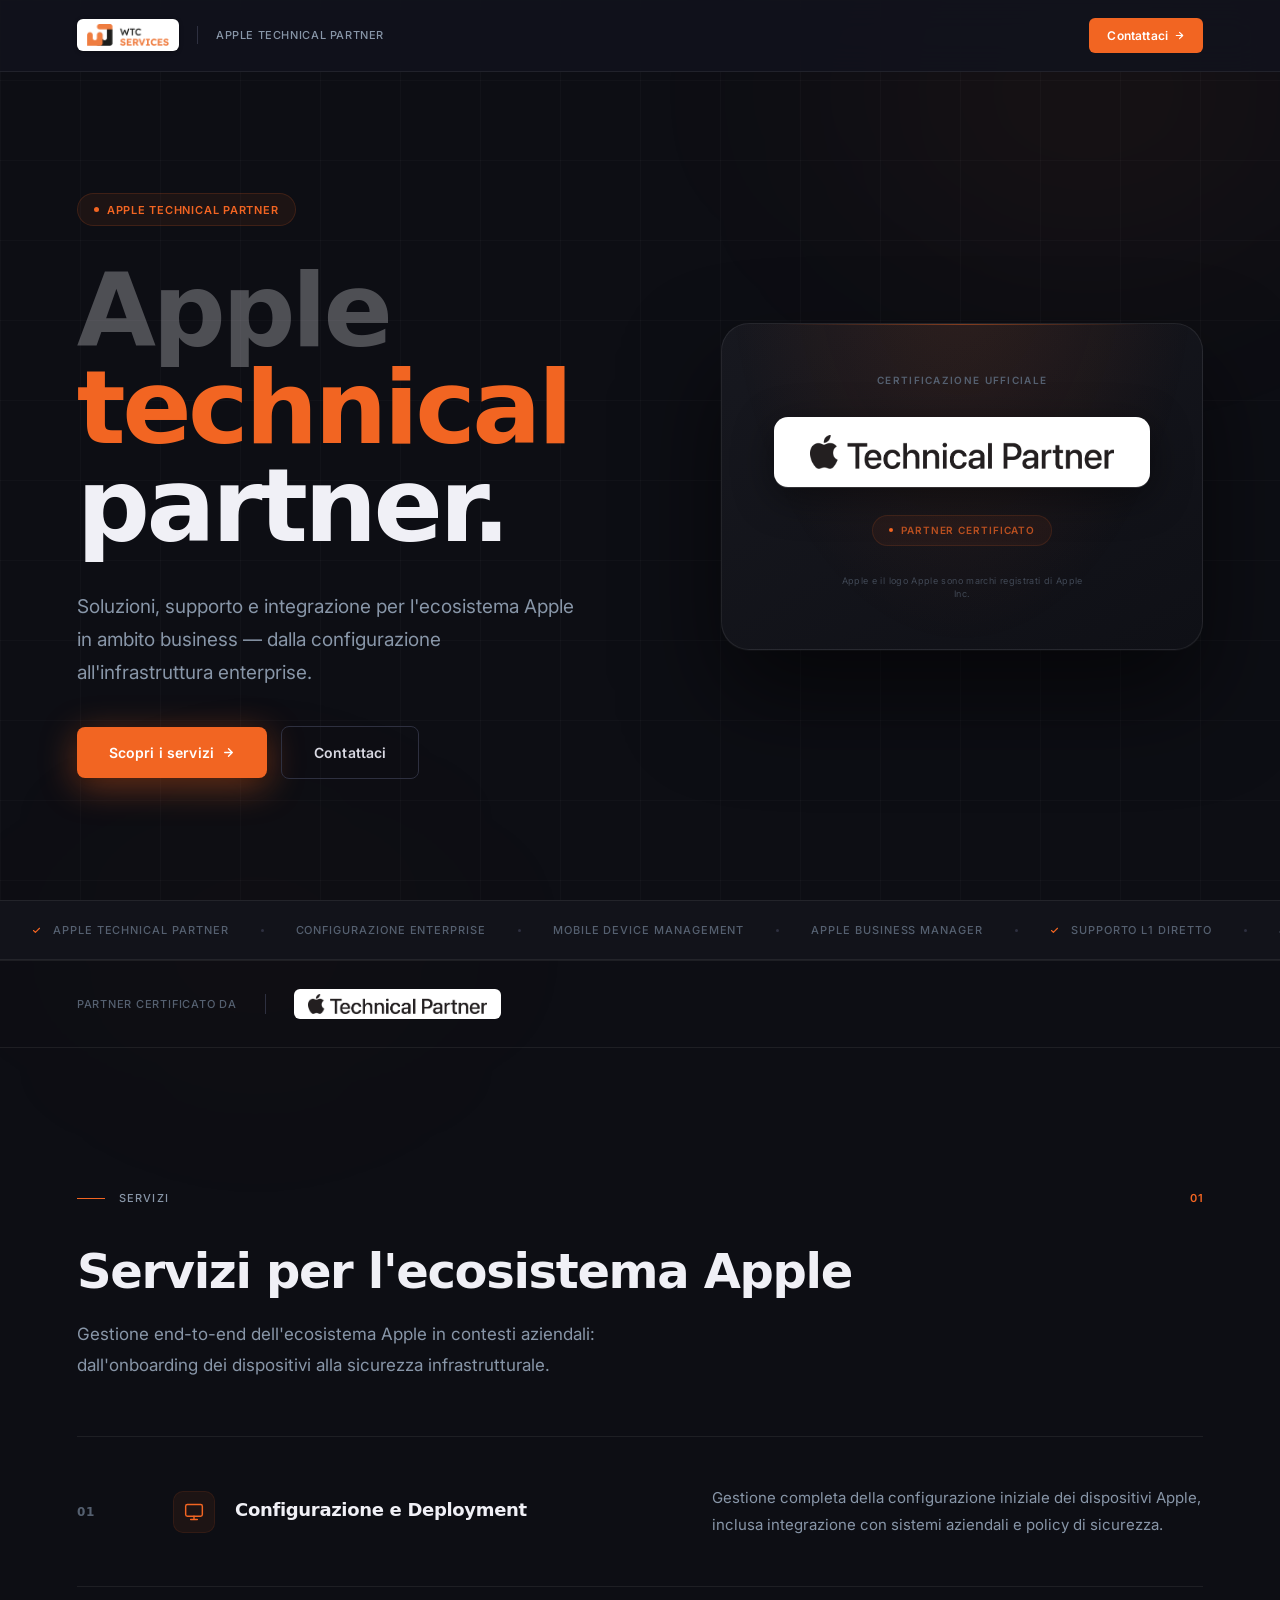
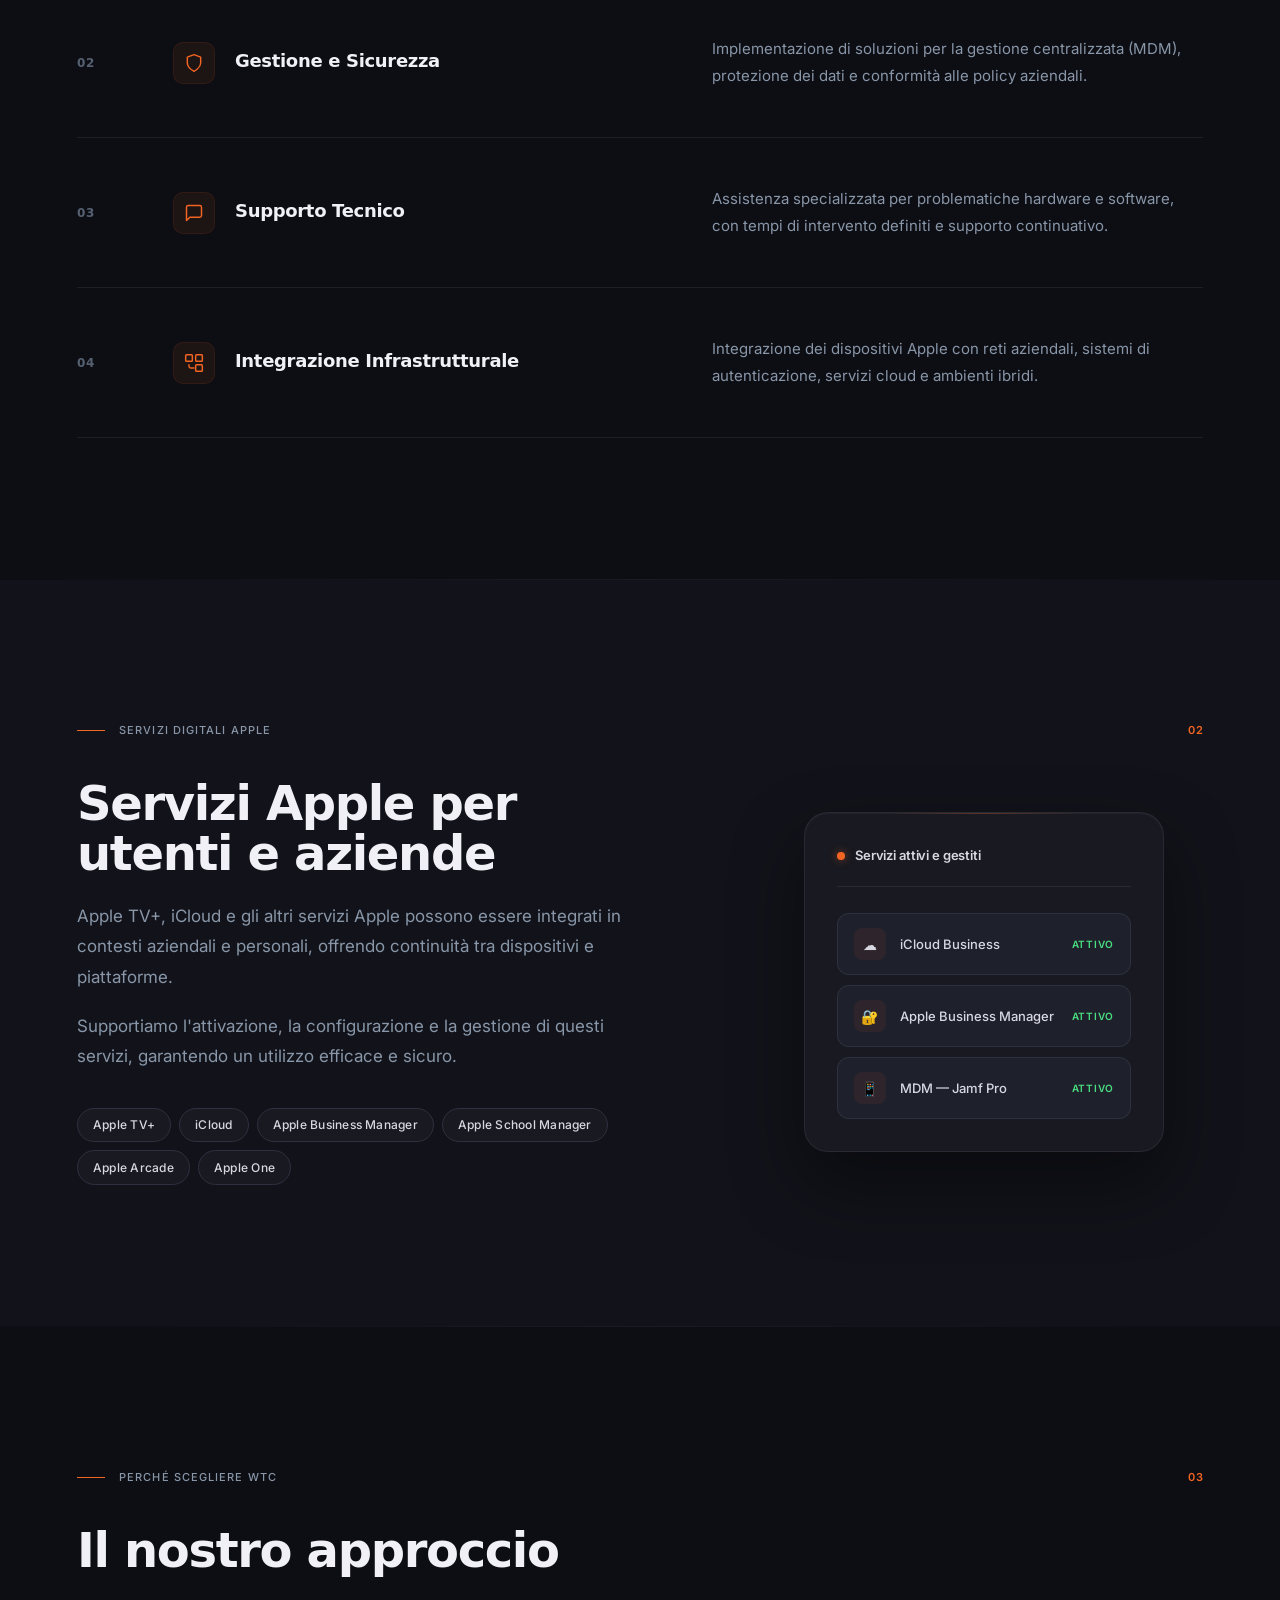
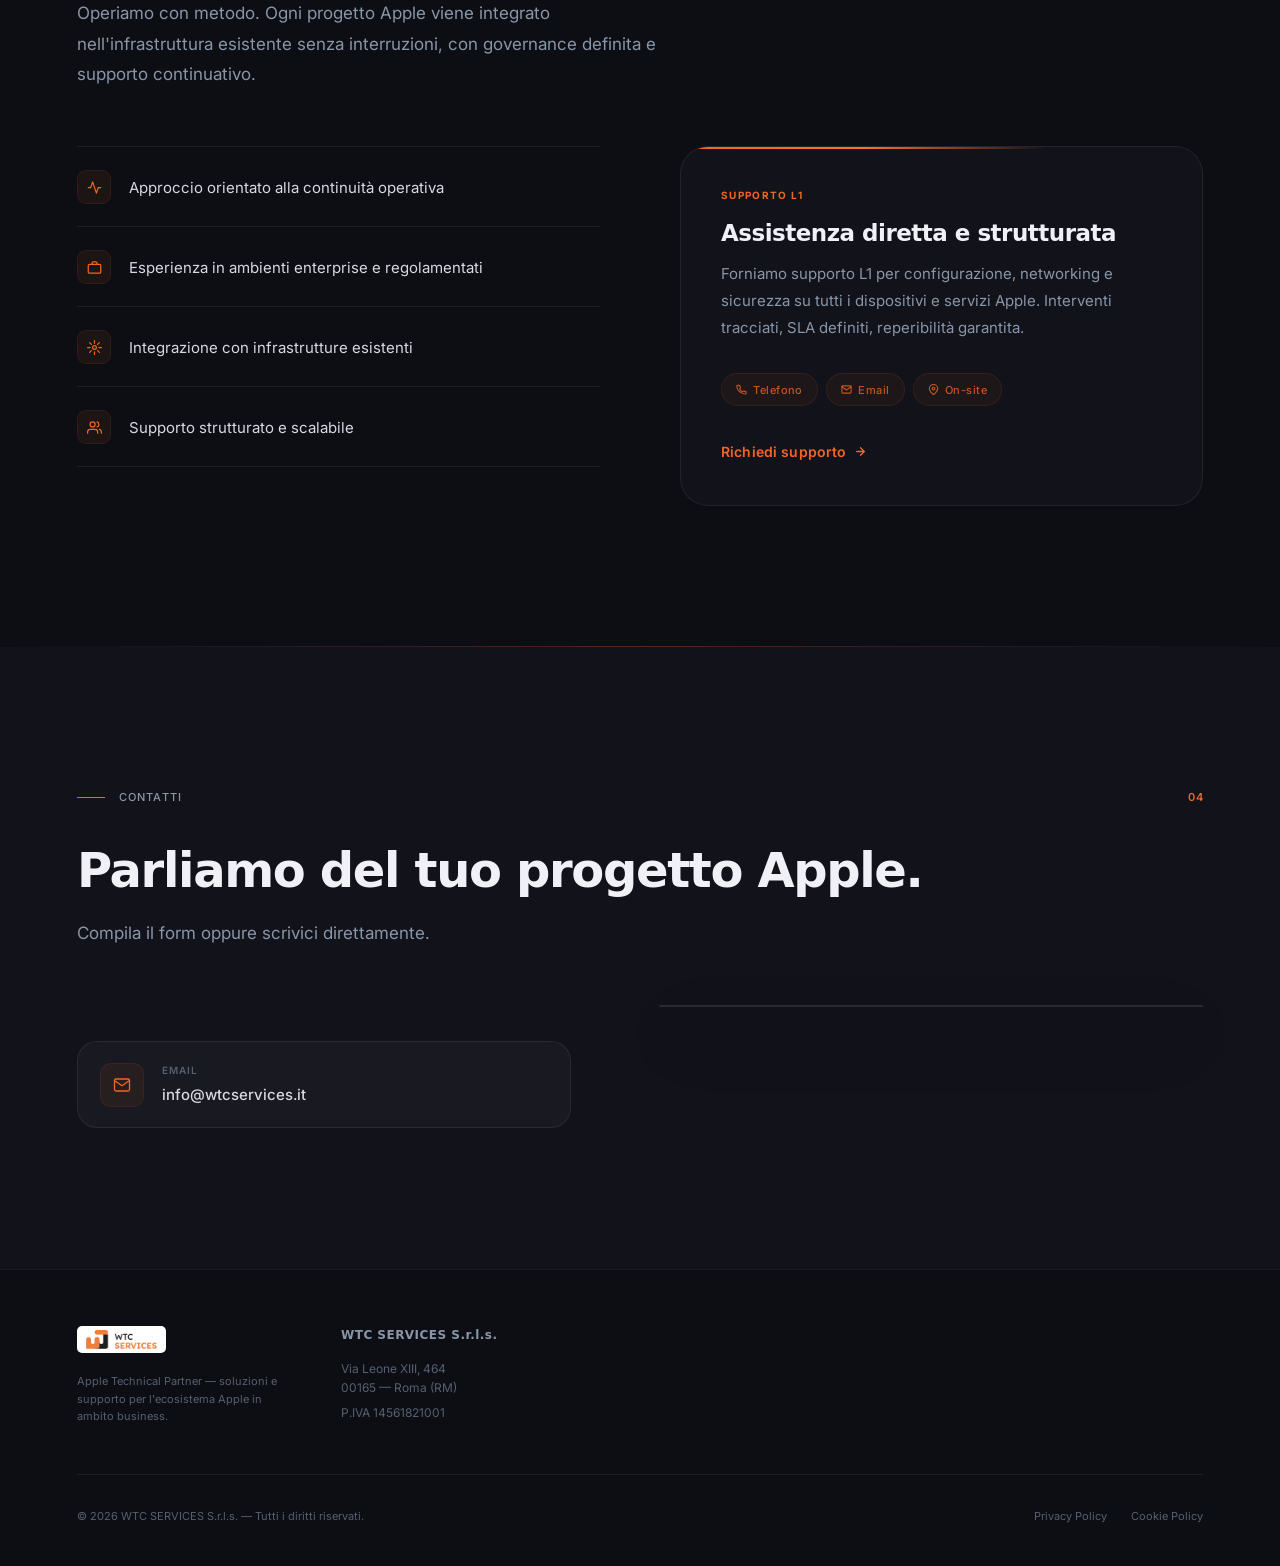
==== commit 72519a79: "aggiornamenti per rimuovere servizio Apple music business e tempi di risposta" ====
--- a/index.html
+++ b/index.html
@@ -232,14 +232,13 @@
               Servizi Apple per utenti e aziende
             </h2>
             <p class="section-body">
-              Apple Music, Apple TV+, iCloud e gli altri servizi Apple possono essere integrati in contesti aziendali e personali, offrendo continuità tra dispositivi e piattaforme.
+              Apple TV+, iCloud e gli altri servizi Apple possono essere integrati in contesti aziendali e personali, offrendo continuità tra dispositivi e piattaforme.
             </p>
             <p class="section-body">
               Supportiamo l'attivazione, la configurazione e la gestione di questi servizi, garantendo un utilizzo efficace e sicuro.
             </p>
 
             <div class="digital-pills" role="list" aria-label="Servizi Apple supportati">
-              <span class="dpill" role="listitem">Apple Music</span>
               <span class="dpill" role="listitem">Apple TV+</span>
               <span class="dpill" role="listitem">iCloud</span>
               <span class="dpill" role="listitem">Apple Business Manager</span>
@@ -271,11 +270,6 @@
                   <span>MDM — Jamf Pro</span>
                   <span class="device-row-status">Attivo</span>
                 </div>
-                <div class="device-row" role="listitem">
-                  <div class="device-row-icon" aria-hidden="true">🎵</div>
-                  <span>Apple Music for Business</span>
-                  <span class="device-row-status">Attivo</span>
-                </div>
               </div>
             </div>
           </div>
@@ -376,8 +370,8 @@
           Parliamo del tuo progetto Apple.
         </h2>
         <p class="section-body anim-fade-up anim-d2">
-          <span class="contact-copy--desktop">Compila il form oppure scrivici direttamente. Risponderemo entro un giorno lavorativo.</span>
-          <span class="contact-copy--mobile">Scrivici direttamente. Risponderemo entro un giorno lavorativo.</span>
+          <span class="contact-copy--desktop">Compila il form oppure scrivici direttamente.</span>
+          <span class="contact-copy--mobile">Scrivici direttamente.</span>
         </p>
 
         <div class="contact-layout">
